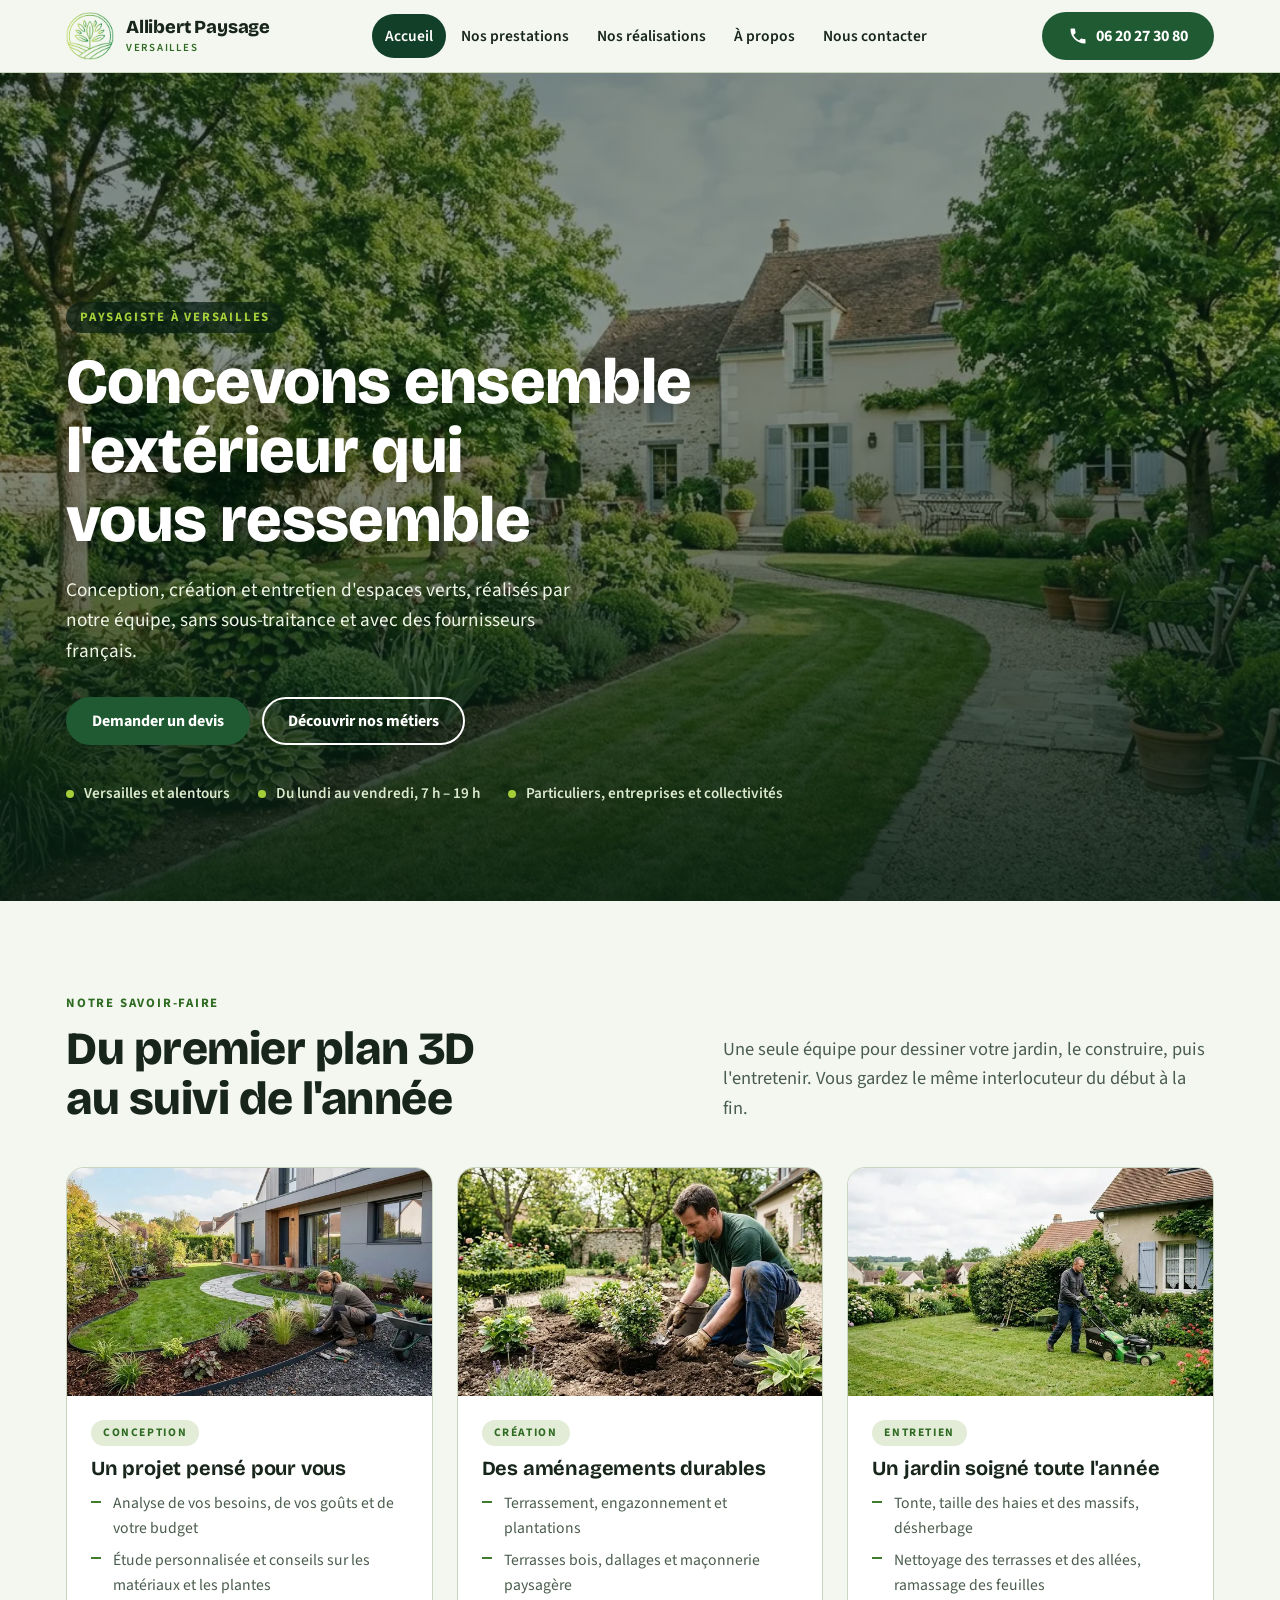
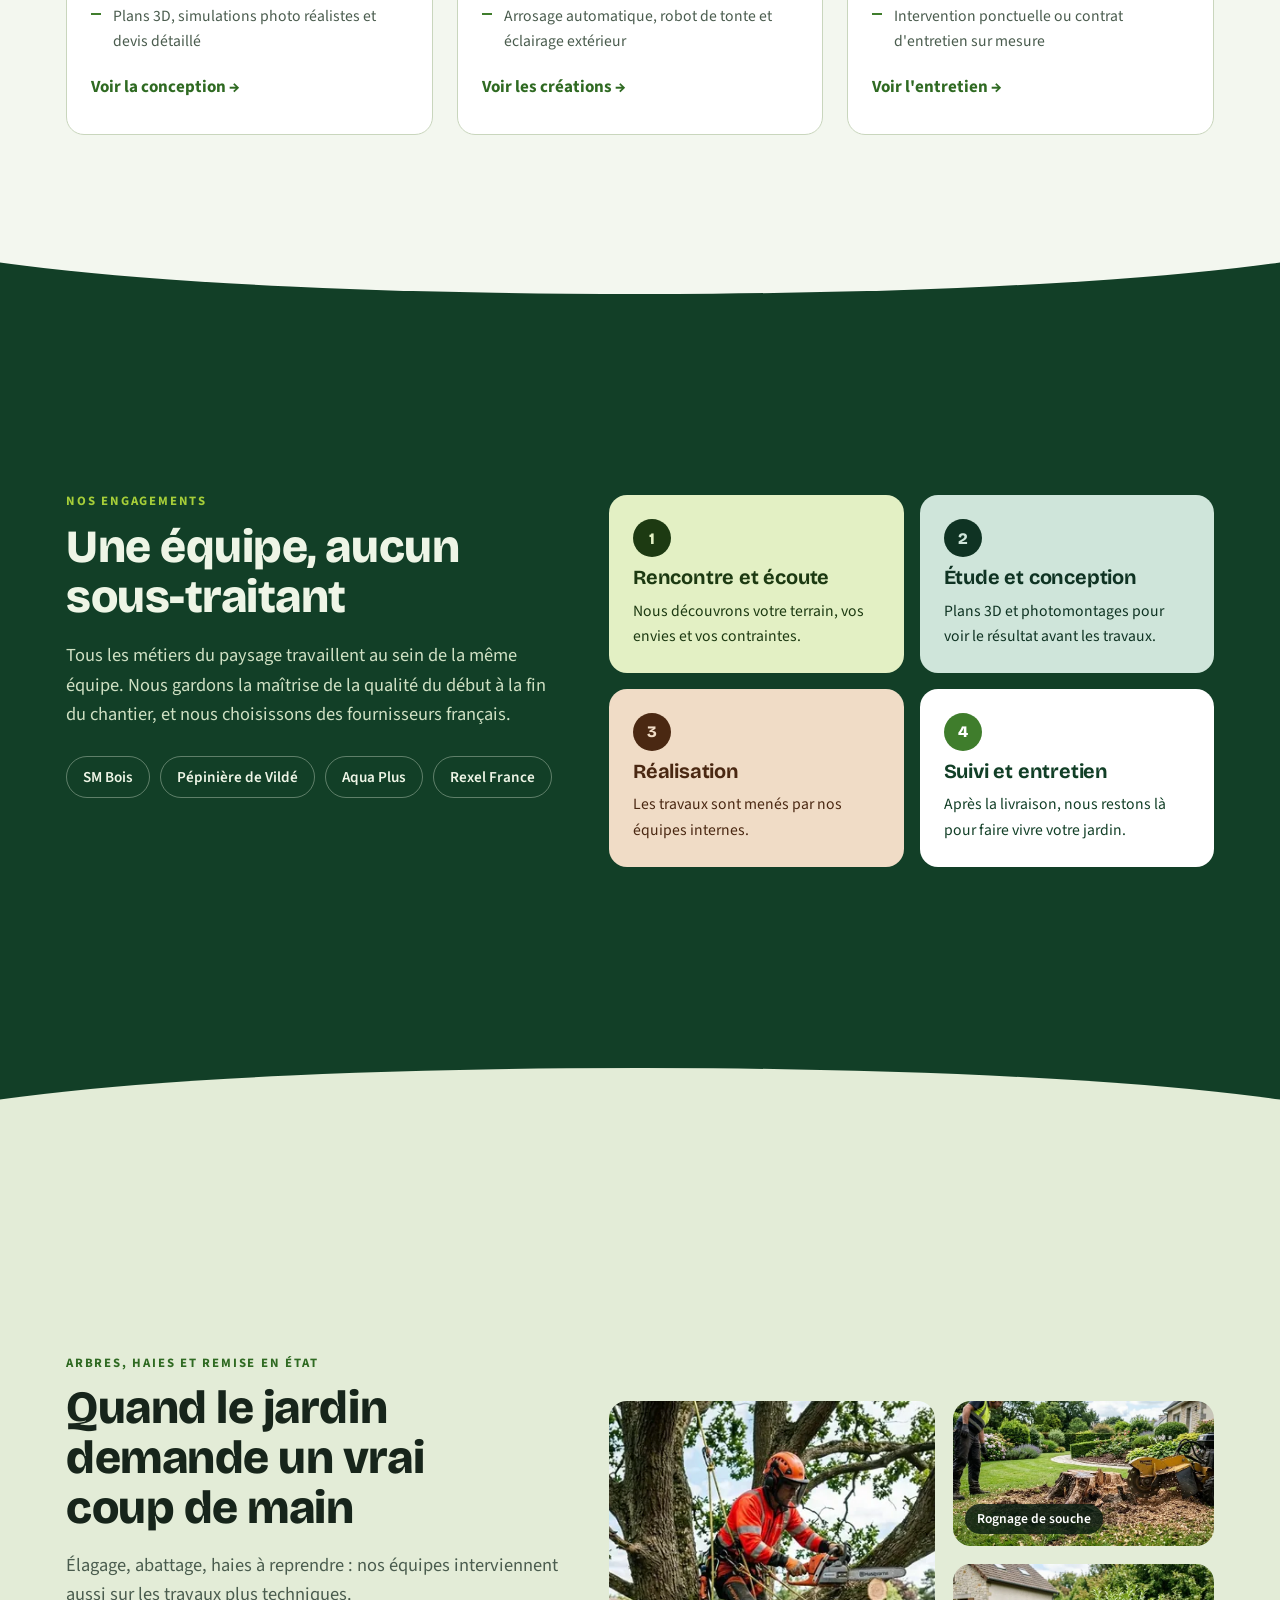
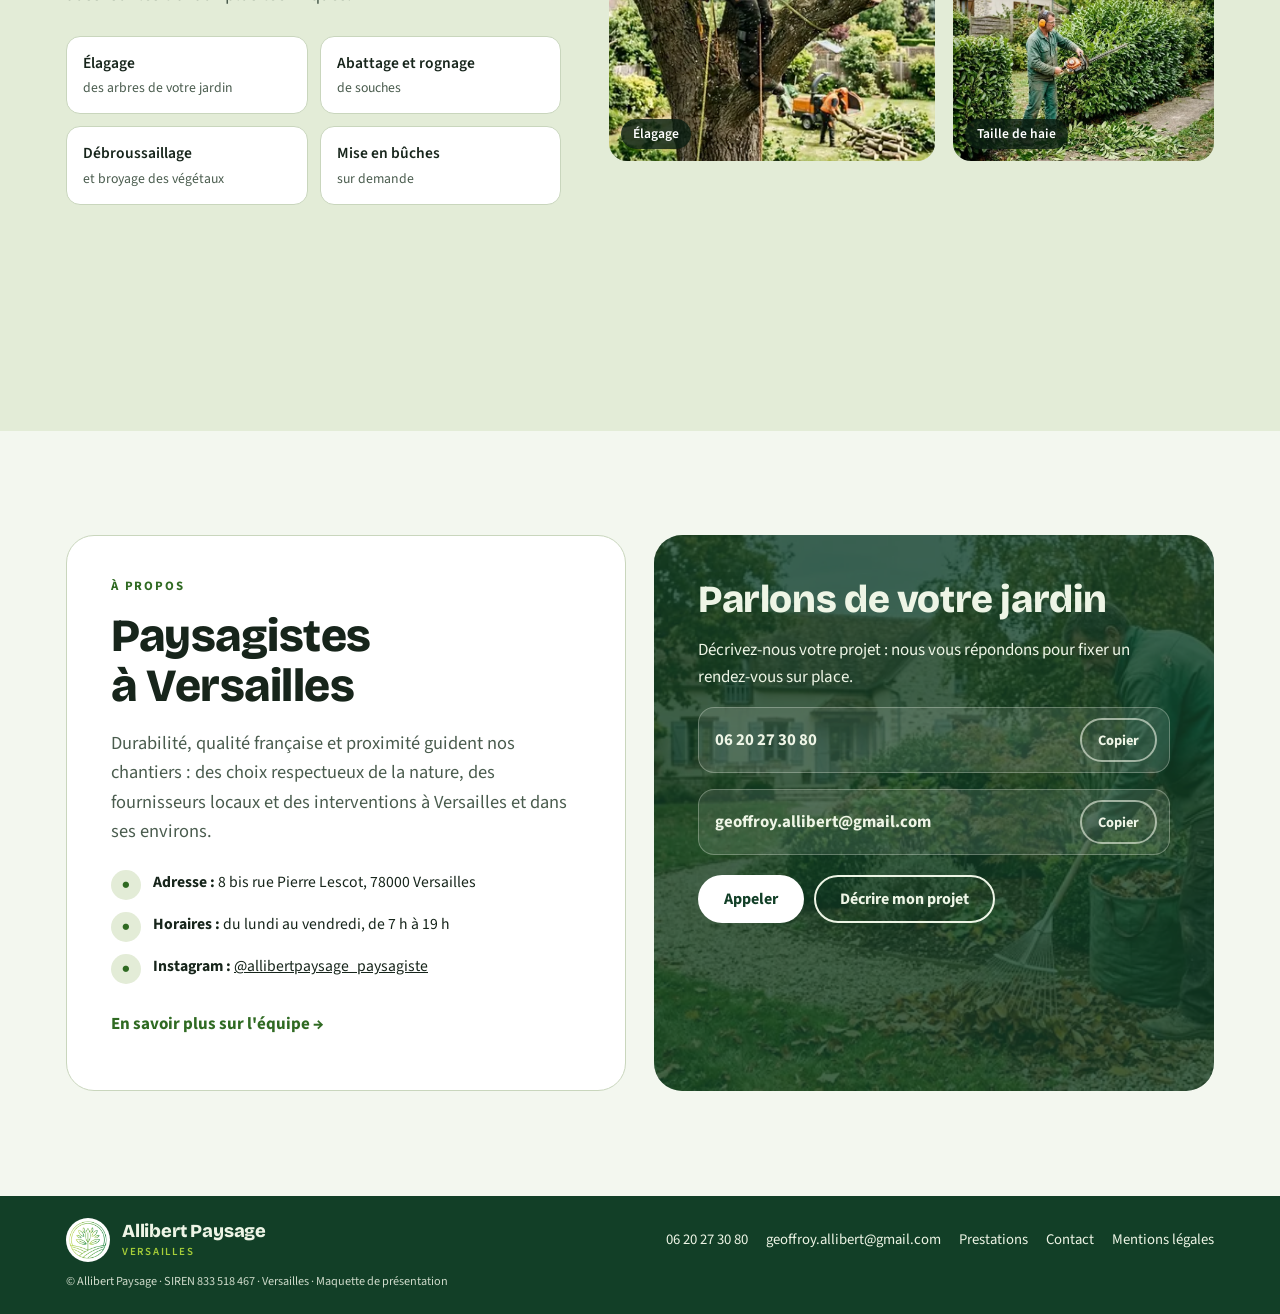
==== index.html @ 3505a68c "Maquette Allibert Paysage : 6 pages, CSS/JS partagés, images optimisées, outils de génération Co-Aut" ====
<!doctype html>
<html lang="fr">
<head>
<meta charset="utf-8">
<meta name="viewport" content="width=device-width,initial-scale=1">
<title>Allibert Paysage, paysagiste à Versailles : conception, création et entretien de jardins</title>
<meta name="description" content="Allibert Paysage à Versailles : conception, création et entretien d'espaces verts par une équipe unique, sans sous-traitance. Devis au 06 20 27 30 80.">
<link rel="icon" type="image/png" href="images/logo-allibert-paysage.png">
<link rel="preconnect" href="https://fonts.googleapis.com">
<link rel="preconnect" href="https://fonts.gstatic.com" crossorigin>
<link rel="stylesheet" href="https://fonts.googleapis.com/css2?family=Bricolage+Grotesque:opsz,wght@12..96,500;12..96,700;12..96,800&family=Source+Sans+3:wght@400;600;700&display=swap">
<link rel="stylesheet" href="css/style.css">
</head>
<body>
<a class="skip" href="#main">Aller au contenu</a>
<header class="site-header">
  <div class="wrap bar">
    <a class="brand" href="https://webaunet.github.io/allibertpaysage/" aria-label="Allibert Paysage, accueil du site">
      <img width="128" height="128" src="images/logo-allibert-paysage.png" alt="Logo Allibert Paysage : cercle vert avec feuillage et champs"><span>Allibert Paysage<small>Versailles</small></span>
    </a>
    <nav id="menu" aria-label="Navigation principale">
      <ul>
        <li><a href="index.html" aria-current="page">Accueil</a></li>
        <li><a href="nos-prestations.html">Nos prestations</a></li>
        <li><a href="nos-realisations.html">Nos réalisations</a></li>
        <li><a href="a-propos.html">À propos</a></li>
        <li><a href="nous-contacter.html">Nous contacter</a></li>
      </ul>
    </nav>
    <div class="head-right">
      <a class="btn cta-head" href="tel:+33620273080" aria-label="Appeler le 06 20 27 30 80"><svg width="20" height="20" viewBox="0 0 24 24" fill="currentColor" aria-hidden="true"><path d="M6.6 10.8a15 15 0 0 0 6.6 6.6l2.2-2.2a1 1 0 0 1 1-.25 11 11 0 0 0 3.6.6 1 1 0 0 1 1 1V20a1 1 0 0 1-1 1A17 17 0 0 1 3 4a1 1 0 0 1 1-1h3.5a1 1 0 0 1 1 1c0 1.25.2 2.45.6 3.6a1 1 0 0 1-.25 1z"/></svg><span class="t">06 20 27 30 80</span><span class="t2">Appeler</span></a>
      <button class="burger" type="button" aria-expanded="false" aria-controls="menu" aria-label="Ouvrir le menu"><span></span></button>
    </div>
  </div>
</header>
<main id="main">
  <section class="hero" aria-labelledby="h1">
    <img fetchpriority="high" width="1280" height="698" src="images/jardin-maison-pierre.webp" alt="Jardin paysager devant une maison de pierre : pelouse tondue, massifs fleuris et allée de gravier">
    <div class="wrap">
      <p class="eyebrow">Paysagiste à Versailles</p>
      <h1 id="h1">Concevons ensemble l'extérieur qui vous ressemble</h1>
      <p class="sub">Conception, création et entretien d'espaces verts, réalisés par notre équipe, sans sous-traitance et avec des fournisseurs français.</p>
      <div class="actions">
        <a class="btn" href="#contact">Demander un devis</a>
        <a class="btn ghost" href="#metiers">Découvrir nos métiers</a>
      </div>
      <ul class="facts">
        <li>Versailles et alentours</li>
        <li>Du lundi au vendredi, 7 h – 19 h</li>
        <li>Particuliers, entreprises et collectivités</li>
      </ul>
    </div>
  </section>

  <section class="sec" id="metiers" aria-labelledby="h-metiers">
    <div class="wrap">
      <div class="sec-head">
        <div>
          <p class="eyebrow">Notre savoir-faire</p>
          <h2 id="h-metiers">Du premier plan 3D au suivi de l'année</h2>
        </div>
        <p class="lead">Une seule équipe pour dessiner votre jardin, le construire, puis l'entretenir. Vous gardez le même interlocuteur du début à la fin.</p>
      </div>
      <div class="cards3">
        <article class="pcard">
          <figure><img loading="lazy" width="720" height="393" src="images/creation-massifs-allee.webp" alt="Paysagiste en train de planter dans un massif bordé d'acier, avec pelouse et chemin de pierre devant une maison moderne"></figure>
          <div class="body">
            <span class="tag">Conception</span>
            <h3>Un projet pensé pour vous</h3>
            <ul class="ticks">
              <li>Analyse de vos besoins, de vos goûts et de votre budget</li>
              <li>Étude personnalisée et conseils sur les matériaux et les plantes</li>
              <li>Plans 3D, simulations photo réalistes et devis détaillé</li>
            </ul>
            <a class="more" href="nos-prestations.html#conception">Voir la conception →</a>
          </div>
        </article>
        <article class="pcard">
          <figure><img loading="lazy" width="720" height="393" src="images/plantation-arbuste.webp" alt="Paysagiste agenouillé qui plante un arbuste dans un massif de terre fraîche"></figure>
          <div class="body">
            <span class="tag">Création</span>
            <h3>Des aménagements durables</h3>
            <ul class="ticks">
              <li>Terrassement, engazonnement et plantations</li>
              <li>Terrasses bois, dallages et maçonnerie paysagère</li>
              <li>Arrosage automatique, robot de tonte et éclairage extérieur</li>
            </ul>
            <a class="more" href="nos-prestations.html#amenager">Voir les créations →</a>
          </div>
        </article>
        <article class="pcard">
          <figure><img loading="lazy" width="720" height="402" src="images/tonte-pelouse.webp" alt="Jardinier qui tond une pelouse près d'une haie et de massifs d'hortensias devant une maison"></figure>
          <div class="body">
            <span class="tag">Entretien</span>
            <h3>Un jardin soigné toute l'année</h3>
            <ul class="ticks">
              <li>Tonte, taille des haies et des massifs, désherbage</li>
              <li>Nettoyage des terrasses et des allées, ramassage des feuilles</li>
              <li>Intervention ponctuelle ou contrat d'entretien sur mesure</li>
            </ul>
            <a class="more" href="nos-prestations.html#entretien">Voir l'entretien →</a>
          </div>
        </article>
      </div>
    </div>
  </section>

  <section class="band" aria-labelledby="h-engage">
    <div class="wrap">
      <div class="band-grid">
        <div>
          <p class="eyebrow">Nos engagements</p>
          <h2 id="h-engage">Une équipe, aucun sous-traitant</h2>
          <p class="lead" style="margin-top:20px">Tous les métiers du paysage travaillent au sein de la même équipe. Nous gardons la maîtrise de la qualité du début à la fin du chantier, et nous choisissons des fournisseurs français.</p>
          <ul class="suppliers" aria-label="Fournisseurs français">
            <li>SM Bois</li><li>Pépinière de Vildé</li><li>Aqua Plus</li><li>Rexel France</li>
          </ul>
        </div>
        <ol class="steps" aria-label="Notre méthode en quatre étapes">
          <li class="step"><b>1</b><h3>Rencontre et écoute</h3><p>Nous découvrons votre terrain, vos envies et vos contraintes.</p></li>
          <li class="step"><b>2</b><h3>Étude et conception</h3><p>Plans 3D et photomontages pour voir le résultat avant les travaux.</p></li>
          <li class="step"><b>3</b><h3>Réalisation</h3><p>Les travaux sont menés par nos équipes internes.</p></li>
          <li class="step"><b>4</b><h3>Suivi et entretien</h3><p>Après la livraison, nous restons là pour faire vivre votre jardin.</p></li>
        </ol>
      </div>
    </div>
  </section>

  <section class="sec tinted" aria-labelledby="h-craft">
    <div class="wrap two-col">
      <div>
        <p class="eyebrow">Arbres, haies et remise en état</p>
        <h2 id="h-craft">Quand le jardin demande un vrai coup de main</h2>
        <p class="lead" style="margin-top:18px">Élagage, abattage, haies à reprendre : nos équipes interviennent aussi sur les travaux plus techniques.</p>
        <ul class="chips">
          <li>Élagage<small>des arbres de votre jardin</small></li>
          <li>Abattage et rognage<small>de souches</small></li>
          <li>Débroussaillage<small>et broyage des végétaux</small></li>
          <li>Mise en bûches<small>sur demande</small></li>
        </ul>
      </div>
      <div class="mosaic">
        <figure class="big"><img loading="lazy" width="720" height="393" src="images/elagage-chene.webp" alt="Élagueur encordé dans un chêne, tronçonneuse en main, au-dessus d'un jardin résidentiel"><figcaption>Élagage</figcaption></figure>
        <figure><img loading="lazy" width="720" height="393" src="images/rognage-souche.webp" alt="Rognage d'une souche au sol avec une machine à lame, dans un jardin aux massifs fleuris"><figcaption>Rognage de souche</figcaption></figure>
        <figure><img loading="lazy" width="720" height="538" src="images/taille-haie-laurier.webp" style="object-position:50% 30%" alt="Jardinier qui taille une haie de laurier avec un taille-haie thermique"><figcaption>Taille de haie</figcaption></figure>
      </div>
    </div>
  </section>

  <section class="sec" id="contact" aria-labelledby="h-contact" style="min-height:85svh">
    <div class="wrap about-grid">
      <article class="about-card">
        <p class="eyebrow" style="margin:0">À propos</p>
        <h2>Paysagistes à Versailles</h2>
        <p class="lead">Durabilité, qualité française et proximité guident nos chantiers : des choix respectueux de la nature, des fournisseurs locaux et des interventions à Versailles et dans ses environs.</p>
        <ul class="facts-list">
          <li><i>●</i><span><strong>Adresse :</strong> 8 bis rue Pierre Lescot, 78000 Versailles</span></li>
          <li><i>●</i><span><strong>Horaires :</strong> du lundi au vendredi, de 7 h à 19 h</span></li>
          <li><i>●</i><span><strong>Instagram :</strong> <a href="https://www.instagram.com/allibertpaysage_paysagiste/" rel="noopener" target="_blank">@allibertpaysage_paysagiste</a></span></li>
        </ul>
        <a class="more" href="a-propos.html">En savoir plus sur l'équipe →</a>
      </article>
      <article class="contact-card">
        <img loading="lazy" width="720" height="393" src="images/ramassage-feuilles.webp" alt="Jardinier qui ratisse des feuilles d'automne sur une allée de gravier devant une maison de pierre">
        <h2 id="h-contact">Parlons de votre jardin</h2>
        <p>Décrivez-nous votre projet : nous vous répondons pour fixer un rendez-vous sur place.</p>
        <div class="contact-line"><span>06 20 27 30 80</span><button class="copy" type="button" data-copy="06 20 27 30 80">Copier</button></div>
        <div class="contact-line"><span>geoffroy.allibert@gmail.com</span><button class="copy" type="button" data-copy="geoffroy.allibert@gmail.com">Copier</button></div>
        <div class="contact-actions">
          <a class="btn light" href="tel:+33620273080">Appeler</a>
          <a class="btn ghost" href="nous-contacter.html">Décrire mon projet</a>
        </div>
      </article>
    </div>
  </section>
</main>
<footer>
  <div class="wrap foot">
    <a class="brand" href="https://webaunet.github.io/allibertpaysage/" aria-label="Allibert Paysage, accueil du site"><img width="128" height="128" src="images/logo-allibert-paysage.png" alt="Logo Allibert Paysage"><span>Allibert Paysage<small>Versailles</small></span></a>
    <ul aria-label="Liens du pied de page">
      <li><a href="tel:+33620273080">06 20 27 30 80</a></li>
      <li><a href="mailto:geoffroy.allibert@gmail.com">geoffroy.allibert@gmail.com</a></li>
      <li><a href="nos-prestations.html">Prestations</a></li>
      <li><a href="nous-contacter.html">Contact</a></li>
      <li><a href="mentions-legales.html">Mentions légales</a></li>
    </ul>
    <small>© Allibert Paysage · SIREN 833 518 467 · Versailles · Maquette de présentation</small>
  </div>
</footer>
<div class="toast" id="toast" role="status" aria-live="polite"></div>
<script src="js/main.js" defer></script>
</body>
</html>
---- css/style.css ----
/* Allibert Paysage - feuille de style partagée (toutes les pages). Concept : maison de pierre et jardin, sections alternées clair / teinté / vert profond. */
:root{
  --forest:#123f27; --leaf:#3f7d2c; --lime:#a6ce39; --earth:#8a4f2c;
  --bg:#f3f7ef; --bg-alt:#e3ecd7; --card:#ffffff; --ink:#17251b; --muted:#4a5c4e;
  --band:#123f27; --band-ink:#eef5e6; --line:#c9d6bd; --btn:#1f5a32; --btn-ink:#ffffff; --accent-ink:#2f6a22;
  --f-display:'Bricolage Grotesque','Trebuchet MS',sans-serif; --f-body:'Source Sans 3','Segoe UI',Arial,sans-serif;
  --header-h:72px; --radius:18px;
}
@media (prefers-color-scheme:dark){:root:not([data-theme="light"]){
  --bg:#0f1a13; --bg-alt:#16251b; --card:#1b2c20; --ink:#e8f0e2; --muted:#a9bba9;
  --band:#0a2a1a; --band-ink:#eef5e6; --line:#2c4333; --btn:#a6ce39; --btn-ink:#10230f; --accent-ink:#b8dd5a; color-scheme:dark}}
:root[data-theme="dark"]{
  --bg:#0f1a13; --bg-alt:#16251b; --card:#1b2c20; --ink:#e8f0e2; --muted:#a9bba9;
  --band:#0a2a1a; --band-ink:#eef5e6; --line:#2c4333; --btn:#a6ce39; --btn-ink:#10230f; --accent-ink:#b8dd5a; color-scheme:dark}
*{box-sizing:border-box}
[hidden]{display:none!important}
html{scroll-behavior:smooth;scroll-padding-top:calc(var(--header-h) + 12px)}
body{margin:0;background:var(--bg);color:var(--ink);font:400 17px/1.6 var(--f-body);overflow-x:hidden}
img{display:block;max-width:100%;height:auto}
h1,h2,h3{font-family:var(--f-display);line-height:1.08;margin:0;text-wrap:balance;letter-spacing:-.01em}
h1{font-size:clamp(2.2rem,5vw,4rem);font-weight:800}
h2{font-size:clamp(1.8rem,3.6vw,3rem);font-weight:800}
h3{font-size:1.25rem;font-weight:700}
p{margin:0}
a{color:inherit}
:focus-visible{outline:3px solid var(--lime);outline-offset:3px;border-radius:6px}
.skip{position:absolute;left:-999px;top:8px;background:#fff;color:#123f27;padding:10px 16px;border-radius:8px;z-index:100;font-weight:700}
.skip:focus{left:8px}
.wrap{width:100%;max-width:1180px;margin-inline:auto;padding-left:max(16px,env(safe-area-inset-left,0px));padding-right:max(16px,env(safe-area-inset-right,0px))}
.eyebrow{font:700 .8rem/1 var(--f-body);letter-spacing:.14em;text-transform:uppercase;color:var(--accent-ink);margin-bottom:14px}
.lead{font-size:1.15rem;color:var(--muted);max-width:60ch}
.btn{display:inline-flex;align-items:center;justify-content:center;gap:8px;min-height:48px;padding:12px 24px;border-radius:999px;border:2px solid transparent;font:700 1rem/1 var(--f-body);text-decoration:none;cursor:pointer;background:var(--btn);color:var(--btn-ink);transition:transform .15s,box-shadow .15s,background .15s}
.btn:hover{transform:translateY(-2px);box-shadow:0 8px 20px rgba(0,0,0,.22)}
.btn.ghost{background:transparent;color:inherit;border-color:currentColor}
.btn.ghost:hover{background:rgba(127,127,127,.18)}
.btn.light{background:#fff;color:#123f27}
.btn.dark{background:#123f27;color:#fff}

/* En-tête */
.site-header{position:sticky;top:0;z-index:50;background:var(--bg);border-bottom:1px solid var(--line)}
.bar{display:flex;align-items:center;justify-content:space-between;gap:16px;min-height:var(--header-h)}
.brand{display:flex;align-items:center;gap:12px;text-decoration:none;min-width:0}
.brand img{width:48px;height:48px;flex:none}
.brand span{font:800 1.15rem/1.05 var(--f-display);letter-spacing:-.01em;white-space:nowrap}
.brand small{display:block;font:600 .68rem/1.2 var(--f-body);letter-spacing:.16em;text-transform:uppercase;color:var(--accent-ink);margin-top:3px}
nav ul{display:flex;gap:2px;list-style:none;margin:0;padding:0}
nav a{display:inline-flex;align-items:center;min-height:44px;padding:0 13px;border-radius:999px;text-decoration:none;font-weight:600;font-size:.97rem;white-space:nowrap}
nav a:hover{background:var(--bg-alt)}
nav a[aria-current="page"]{background:var(--forest);color:#fff}
.head-right{display:flex;align-items:center;gap:12px}
.cta-head{white-space:nowrap}
.cta-head .t2{display:none}
.burger{display:none;width:48px;height:48px;border:2px solid var(--line);border-radius:12px;background:var(--card);color:var(--ink);cursor:pointer;align-items:center;justify-content:center}
.burger span,.burger span::before,.burger span::after{display:block;width:22px;height:2px;background:currentColor;border-radius:2px;position:relative;transition:transform .2s,background .2s}
.burger span::before,.burger span::after{content:"";position:absolute;left:0}
.burger span::before{top:-7px}.burger span::after{top:7px}
.burger[aria-expanded="true"] span{background:transparent}
.burger[aria-expanded="true"] span::before{top:0;transform:rotate(45deg)}
.burger[aria-expanded="true"] span::after{top:0;transform:rotate(-45deg)}
@media (max-width:1100px){.cta-head .t{display:none}.cta-head .t2{display:inline}nav a{padding:0 10px;font-size:.94rem}}
@media (max-width:980px){
  .burger{display:inline-flex}
  nav{position:absolute;left:0;right:0;top:100%;background:var(--bg);border-bottom:1px solid var(--line);display:none;padding:8px max(16px,env(safe-area-inset-right,0px)) 16px max(16px,env(safe-area-inset-left,0px))}
  nav.open{display:block}
  nav ul{flex-direction:column;gap:2px}
  nav a{width:100%;min-height:48px;border-radius:12px;font-size:1.05rem}
}
@media (max-width:480px){.cta-head .t2{display:none}.cta-head{padding:12px 14px}.brand span{font-size:1rem}.brand small{display:none}.brand img{width:42px;height:42px}}

/* Sections */
section{position:relative}
.sec{min-height:100svh;display:flex;align-items:center;padding-block:clamp(56px,8vw,96px)}
.sec>.wrap{width:100%}
.sec-head{display:grid;grid-template-columns:1.1fr .9fr;gap:24px 56px;align-items:end;margin-bottom:44px}
.tinted{background:var(--bg-alt)}

/* Héro accueil */
.hero{min-height:calc(100svh - var(--header-h));display:flex;align-items:flex-end;color:#fff;background:#123f27;overflow:hidden;padding-block:clamp(48px,8vw,96px)}
.hero>img{position:absolute;inset:0;width:100%;height:100%;object-fit:cover;object-position:50% 55%}
.hero::after{content:"";position:absolute;inset:0;background:linear-gradient(180deg,rgba(8,30,18,.5) 0%,rgba(8,30,18,.45) 40%,rgba(8,30,18,.88) 100%)}
.hero .wrap{position:relative;z-index:2}
.hero .eyebrow{color:var(--lime);background:rgba(8,30,18,.72);display:inline-block;padding:9px 14px;border-radius:999px}
.hero h1{max-width:16ch;text-shadow:0 2px 24px rgba(0,0,0,.35)}
.hero p.sub{margin-top:20px;font-size:1.2rem;max-width:52ch;color:#eef5e6}
.hero .actions,.actions{display:flex;flex-wrap:wrap;gap:12px;margin-top:30px}
.facts{display:flex;flex-wrap:wrap;gap:10px 28px;margin:36px 0 0;padding:0;list-style:none;font-weight:600;font-size:.95rem;color:#dbe9cc}
.facts li::before{content:"";display:inline-block;width:8px;height:8px;border-radius:50%;background:var(--lime);margin-right:10px}

/* Cartes */
.cards3{display:grid;grid-template-columns:repeat(3,1fr);gap:24px}
.pcard{background:var(--card);border:1px solid var(--line);border-radius:var(--radius);overflow:hidden;display:flex;flex-direction:column;min-width:0}
.pcard figure{margin:0;aspect-ratio:16/10;overflow:hidden}
.pcard img{width:100%;height:100%;object-fit:cover;transition:transform .5s}
.pcard:hover img{transform:scale(1.04)}
.pcard .body{padding:24px;display:flex;flex-direction:column;gap:12px;flex:1}
.ticks{margin:0;padding:0;list-style:none;display:grid;gap:6px;color:var(--muted);font-size:.98rem}
.ticks li{padding-left:22px;position:relative}
.ticks li::before{content:"";position:absolute;left:0;top:.62em;width:10px;height:2px;background:var(--leaf)}
.tag{align-self:flex-start;font:700 .72rem/1 var(--f-body);letter-spacing:.14em;text-transform:uppercase;padding:7px 12px;border-radius:999px;background:var(--bg-alt);color:var(--accent-ink)}
.more{font-weight:700;color:var(--accent-ink);text-decoration:none;display:inline-flex;align-items:center;min-height:44px;margin-top:auto}
.more:hover{text-decoration:underline}

/* Bande verte à bords courbes */
.band{min-height:100svh;display:flex;align-items:center;background:var(--band);color:var(--band-ink);--prev:var(--bg);--next:var(--bg-alt);overflow:hidden;padding-block:clamp(88px,11vw,140px)}
.band::before,.band::after{content:"";position:absolute;left:-8%;right:-8%;height:clamp(30px,5vw,64px);z-index:1}
.band::before{top:-1px;background:var(--prev);border-radius:0 0 50% 50%/0 0 100% 100%}
.band::after{bottom:-1px;background:var(--next);border-radius:50% 50% 0 0/100% 100% 0 0}
.band .wrap{position:relative;z-index:2}
.band .eyebrow{color:var(--lime)}
.band .lead{color:#cfe0c3}
.band-grid{display:grid;grid-template-columns:.9fr 1.1fr;gap:48px;align-items:start}
.suppliers{display:flex;flex-wrap:wrap;gap:10px;margin:26px 0 0;padding:0;list-style:none}
.suppliers li{border:1px solid rgba(238,245,230,.35);border-radius:999px;padding:8px 16px;font-weight:600;font-size:.95rem}
.steps{display:grid;grid-template-columns:1fr 1fr;gap:16px;list-style:none;margin:0;padding:0}
.step{border-radius:var(--radius);padding:24px;min-width:0;display:flex;flex-direction:column;gap:10px}
.step b{display:inline-flex;align-items:center;justify-content:center;width:38px;height:38px;border-radius:50%;font:800 1rem var(--f-display)}
.step p{font-size:.98rem}
.step:nth-child(1){background:#e3f0c4;color:#1d3a12}.step:nth-child(1) b{background:#1d3a12;color:#e3f0c4}
.step:nth-child(2){background:#cfe5da;color:#0f3323}.step:nth-child(2) b{background:#0f3323;color:#cfe5da}
.step:nth-child(3){background:#f0dcc6;color:#4a2812}.step:nth-child(3) b{background:#4a2812;color:#f0dcc6}
.step:nth-child(4){background:#fff;color:#123f27}.step:nth-child(4) b{background:#3f7d2c;color:#fff}

/* Mosaïque accueil (arbres) */
.mosaic{display:grid;grid-template-columns:1.25fr 1fr;grid-template-rows:auto auto;gap:18px}
.mosaic figure{margin:0;border-radius:var(--radius);overflow:hidden;position:relative;min-height:0}
.mosaic img{width:100%;height:100%;object-fit:cover}
.mosaic figcaption,.cap{position:absolute;left:12px;bottom:12px;background:rgba(10,30,18,.82);color:#fff;font:600 .85rem/1 var(--f-body);padding:8px 12px;border-radius:999px}
.mosaic .big{grid-row:span 2;min-height:360px}
.two-col{display:grid;grid-template-columns:.9fr 1.1fr;gap:48px;align-items:center}
.chips{display:grid;grid-template-columns:1fr 1fr;gap:12px;margin:26px 0 0;padding:0;list-style:none}
.chips li{background:var(--card);border:1px solid var(--line);border-radius:14px;padding:14px 16px;font-weight:600;font-size:.97rem}
.chips small{display:block;font-weight:400;color:var(--muted);font-size:.86rem;margin-top:2px}

/* À propos + contact (accueil) */
.about-grid{display:grid;grid-template-columns:1fr 1fr;gap:28px;align-items:stretch}
.about-card{background:var(--card);border:1px solid var(--line);border-radius:28px;padding:clamp(24px,4vw,44px);display:flex;flex-direction:column;gap:18px}
.facts-list{display:grid;gap:12px;margin:6px 0 0;padding:0;list-style:none;font-size:.98rem}
.facts-list li{display:grid;grid-template-columns:auto 1fr;gap:12px;align-items:start}
.facts-list i{width:30px;height:30px;border-radius:50%;background:var(--bg-alt);display:inline-flex;align-items:center;justify-content:center;font-style:normal;font-weight:800;color:var(--accent-ink);font-size:.8rem}
.contact-card{border-radius:28px;background:var(--forest);color:#eef5e6;padding:clamp(24px,4vw,44px);display:flex;flex-direction:column;gap:16px;position:relative;overflow:hidden}
.contact-card>img{position:absolute;inset:0;width:100%;height:100%;object-fit:cover;opacity:.22}
.contact-card>*:not(img){position:relative}
.contact-card h2{font-size:clamp(1.7rem,3vw,2.5rem)}
.contact-line{display:flex;flex-wrap:wrap;align-items:center;gap:10px;background:rgba(255,255,255,.1);border:1px solid rgba(238,245,230,.3);border-radius:16px;padding:10px 12px 10px 16px}
.contact-line span{font-weight:700;font-size:1.05rem;overflow-wrap:anywhere;user-select:all;flex:1 1 180px}
.copy{min-height:44px;padding:0 16px;border-radius:999px;border:2px solid rgba(238,245,230,.6);background:transparent;color:inherit;font:700 .9rem var(--f-body);cursor:pointer}
.copy:hover{background:rgba(255,255,255,.16)}
.contact-actions{display:flex;flex-wrap:wrap;gap:10px;margin-top:4px}

/* En-têtes de pages intérieures */
.pagehead{min-height:calc(100svh - var(--header-h));display:flex;align-items:center;padding-block:clamp(40px,6vw,80px);background:var(--bg-alt);overflow:hidden}
.pagehead .grid{display:grid;grid-template-columns:1fr 1.05fr;gap:48px;align-items:center}
.pagehead h1{margin-bottom:18px}
.pagehead.dark{background:var(--band);color:var(--band-ink)}
.pagehead.dark .eyebrow{color:var(--lime)}
.pagehead.dark .lead{color:#cfe0c3}
.pagehead.plain{background:var(--bg)}
.mosaic3{display:grid;grid-template-columns:1.2fr 1fr;grid-template-rows:1fr 1fr;gap:14px;aspect-ratio:1.25/1}
.mosaic3 figure{margin:0;position:relative;overflow:hidden;border-radius:var(--radius);min-height:0}
.mosaic3 figure:first-child{grid-row:span 2}
.mosaic3 img{width:100%;height:100%;object-fit:cover}
.fan{display:flex;justify-content:center;align-items:flex-end;padding:40px 0 20px;min-height:380px}
.fan figure{margin:0 -2.2%;width:clamp(96px,21%,220px);aspect-ratio:3/4.2;border-radius:14px;overflow:hidden;border:5px solid #fff;box-shadow:0 14px 30px rgba(0,0,0,.35);transform-origin:50% 100%;flex:none}
.fan img{width:100%;height:100%;object-fit:cover}
.fan figure:nth-child(1){transform:rotate(-14deg) translateY(18px)}
.fan figure:nth-child(2){transform:rotate(-7deg) translateY(4px)}
.fan figure:nth-child(3){transform:none;width:clamp(110px,24%,250px);z-index:2}
.fan figure:nth-child(4){transform:rotate(7deg) translateY(4px)}
.fan figure:nth-child(5){transform:rotate(14deg) translateY(18px)}

/* Prestations */
.split{display:grid;grid-template-columns:.8fr 1.2fr;gap:56px;align-items:start}
.panel{background:var(--forest);color:#eef5e6;border-radius:28px;padding:clamp(24px,4vw,40px)}
.panel .ticks{color:#dbe9cc}
.panel .ticks li::before{background:var(--lime)}
.panel h3{margin-bottom:14px}
.list-steps{margin:28px 0 0;padding:0;list-style:none;display:grid;gap:14px}
.list-steps li{display:grid;grid-template-columns:44px 1fr;gap:14px;align-items:start;background:var(--card);border:1px solid var(--line);border-radius:16px;padding:16px 18px}
.list-steps i{width:44px;height:44px;border-radius:50%;background:var(--leaf);color:#fff;display:inline-flex;align-items:center;justify-content:center;font:800 .8rem var(--f-display);font-style:normal}
.tiles{display:grid;grid-template-columns:repeat(3,1fr);gap:18px}
.tile{border-radius:var(--radius);padding:22px;display:flex;flex-direction:column;gap:8px;min-height:150px;background:var(--card);border:1px solid var(--line)}
.tile p{font-size:.95rem;color:var(--muted)}
.tile.photo{padding:0;overflow:hidden;position:relative;color:#fff;border:0;min-height:260px;justify-content:flex-end}
.tile.photo img{position:absolute;inset:0;width:100%;height:100%;object-fit:cover}
.tile.photo::after{content:"";position:absolute;inset:0;background:linear-gradient(180deg,transparent 35%,rgba(8,30,18,.88))}
.tile.photo>div{position:relative;z-index:2;padding:22px}
.tile.photo p{color:#e8f2dd}
.tile.c1{background:#e3f0c4;color:#1d3a12;border:0}.tile.c1 p{color:#2b4a1d}
.tile.c2{background:#cfe5da;color:#0f3323;border:0}.tile.c2 p{color:#1d4a35}
.tile.c3{background:#f0dcc6;color:#4a2812;border:0}.tile.c3 p{color:#6b3d1e}
.photos4{display:grid;grid-template-columns:repeat(4,1fr);gap:14px;margin-top:36px}
.photos4 figure{margin:0;position:relative;border-radius:var(--radius);overflow:hidden;aspect-ratio:4/5}
.photos4 img{width:100%;height:100%;object-fit:cover}
.opts{display:flex;flex-wrap:wrap;gap:10px;margin:22px 0 0;padding:0;list-style:none}
.opts li{background:rgba(255,255,255,.12);border:1px solid rgba(238,245,230,.3);border-radius:999px;padding:8px 16px;font-weight:600;font-size:.95rem}

/* Réalisations */
.gal{display:grid;gap:16px}
.gal figure{margin:0;position:relative;overflow:hidden;border-radius:var(--radius);min-height:0}
.gal img{width:100%;height:100%;object-fit:cover}
.gal.g3{grid-template-columns:1.3fr 1fr 1fr;grid-auto-rows:minmax(220px,34svh)}
.gal.g3 figure:first-child{grid-row:span 2}
.gal.g5{grid-template-columns:repeat(6,1fr);grid-auto-rows:minmax(200px,30svh)}
.gal.g5 figure:nth-child(1){grid-column:span 3}
.gal.g5 figure:nth-child(2){grid-column:span 3}
.gal.g5 figure:nth-child(n+3){grid-column:span 2}
.note{font-size:.92rem;color:var(--muted);margin-top:18px;max-width:70ch}
.band .note{color:#cfe0c3}
.showcase{display:grid;grid-template-columns:1.2fr 1fr;gap:48px;align-items:center}
.showcase figure{margin:0;border-radius:28px;overflow:hidden;aspect-ratio:4/3;position:relative}
.showcase img{width:100%;height:100%;object-fit:cover}

/* À propos */
.values{display:grid;grid-template-columns:repeat(3,1fr);gap:20px}
.value{border-radius:var(--radius);padding:28px;display:flex;flex-direction:column;gap:12px}
.value b{font:800 .75rem var(--f-body);letter-spacing:.16em;text-transform:uppercase}
.value.v1{background:#e3f0c4;color:#1d3a12}.value.v2{background:#cfe5da;color:#0f3323}.value.v3{background:#f0dcc6;color:#4a2812}
.timeline{margin:0;padding:0 0 0 30px;list-style:none;border-left:3px solid var(--lime);display:grid;gap:28px}
.timeline li{position:relative}
.timeline li::before{content:"";position:absolute;left:-41px;top:4px;width:18px;height:18px;border-radius:50%;background:var(--lime);border:4px solid var(--band)}
.timeline h3{margin-bottom:4px}
.timeline p{color:#cfe0c3}
.skills{display:grid;grid-template-columns:1fr 1fr;gap:12px;margin:24px 0 0;padding:0;list-style:none}
.skills li{background:var(--card);border:1px solid var(--line);border-radius:14px;padding:14px 16px;font-weight:600;font-size:.97rem}

/* Bandeaux de contact (un par page) */
.cta-a{position:relative;color:#fff;background:#123f27;overflow:hidden;padding-block:clamp(72px,10vw,130px);min-height:70svh;display:flex;align-items:center}
.cta-a>img{position:absolute;inset:0;width:100%;height:100%;object-fit:cover}
.cta-a::after{content:"";position:absolute;inset:0;background:linear-gradient(90deg,rgba(8,30,18,.9),rgba(8,30,18,.55))}
.cta-a .wrap{position:relative;z-index:2}
.cta-a h2{max-width:18ch}
.cta-b{display:grid;grid-template-columns:1fr 1fr;gap:0;border-radius:28px;overflow:hidden;background:var(--forest);color:#eef5e6}
.cta-b figure{margin:0;min-height:320px;position:relative}
.cta-b img{position:absolute;inset:0;width:100%;height:100%;object-fit:cover}
.cta-b .txt{padding:clamp(28px,5vw,56px);display:flex;flex-direction:column;gap:16px;justify-content:center}
.cta-c{background:var(--lime);color:#10230f;text-align:center;padding-block:clamp(56px,8vw,100px)}
.cta-c .big{font:800 clamp(2rem,6vw,4rem)/1 var(--f-display);display:inline-block;margin:10px 0 24px;text-decoration:none}
.cta-d{background:var(--bg-alt);color:var(--ink);padding-block:clamp(56px,8vw,100px)}
.cta-c,.cta-d{min-height:60svh;display:flex;align-items:center;justify-content:center}
.cta-d>.wrap,.cta-c>.wrap{width:100%}
.cta-d .cols{display:grid;grid-template-columns:1fr 1fr;gap:40px;align-items:center}
.cta-d .eyebrow{color:var(--accent-ink)}
.sec.short{min-height:70svh}

/* Formulaire */
.form-grid{display:grid;grid-template-columns:1.25fr .75fr;gap:32px;align-items:start}
.form{background:var(--card);border:1px solid var(--line);border-radius:28px;padding:clamp(22px,4vw,40px);display:grid;gap:18px}
.row2{display:grid;grid-template-columns:1fr 1fr;gap:16px}
.field{display:grid;gap:6px;min-width:0}
.field label{font-weight:700;font-size:.95rem}
.field label em{font-style:normal;font-weight:400;color:var(--muted)}
.field input,.field select,.field textarea{font:inherit;color:var(--ink);background:var(--bg);border:2px solid var(--line);border-radius:12px;padding:12px 14px;min-height:48px;width:100%}
.field textarea{min-height:110px;resize:vertical}
.field input:focus,.field select:focus,.field textarea:focus{outline:3px solid var(--lime);outline-offset:1px;border-color:var(--leaf)}
.field [aria-invalid="true"]{border-color:#c0392b}
.err{color:#b3261e;font-size:.9rem;font-weight:600;min-height:0}
:root[data-theme="dark"] .err{color:#ff8a80}
.recap{background:var(--card);border:2px solid var(--leaf);border-radius:28px;padding:clamp(22px,4vw,36px);display:grid;gap:16px;margin-top:24px}
.recap textarea{font:inherit;width:100%;min-height:200px;border:2px solid var(--line);border-radius:12px;padding:14px;background:var(--bg);color:var(--ink);resize:vertical}
.side-card{background:var(--forest);color:#eef5e6;border-radius:28px;padding:clamp(22px,4vw,34px);display:grid;gap:14px}
.side-card .facts-list i{background:rgba(255,255,255,.14);color:var(--lime)}
.side-card a{color:#fff}

/* Mentions légales */
.legal{max-width:760px}
.legal h2{font-size:1.5rem;margin:36px 0 10px}
.legal dl{display:grid;grid-template-columns:200px 1fr;gap:10px 20px;margin:0}
.legal dt{font-weight:700}.legal dd{margin:0;overflow-wrap:anywhere}
.missing{background:var(--bg-alt);border-radius:14px;padding:16px 20px;margin-top:12px}

/* Pied de page compact */
footer{background:var(--band);color:var(--band-ink);padding-block:22px;font-size:.92rem}
.foot{display:flex;flex-wrap:wrap;align-items:center;justify-content:space-between;gap:10px 28px}
.foot .brand img{background:#fff;border-radius:50%;padding:3px;width:44px;height:44px}
.foot ul{display:flex;flex-wrap:wrap;gap:0 18px;list-style:none;margin:0;padding:0}
.foot a{text-decoration:none;display:inline-flex;align-items:center;min-height:44px}
.foot a:hover{text-decoration:underline}
.foot small{opacity:.85;flex-basis:100%}
.foot .brand small{color:var(--lime);opacity:1;flex-basis:auto}
.toast{position:fixed;left:50%;bottom:calc(20px + env(safe-area-inset-bottom,0px));transform:translate(-50%,20px);background:#10230f;color:#fff;padding:12px 20px;border-radius:999px;font-weight:600;font-size:.95rem;opacity:0;pointer-events:none;transition:.25s;z-index:80;max-width:calc(100vw - 32px);text-align:center}
.toast.show{opacity:1;transform:translate(-50%,0)}

@media (max-width:980px){
  .sec-head,.band-grid,.two-col,.about-grid,.pagehead .grid,.split,.showcase,.cta-b,.cta-d .cols,.form-grid{grid-template-columns:1fr}
  .tiles{grid-template-columns:1fr 1fr}
  .cards3,.steps{display:flex;overflow-x:auto;scroll-snap-type:x mandatory;gap:16px;padding-bottom:12px;-webkit-overflow-scrolling:touch}
  .cards3>*,.steps>*{flex:0 0 min(46%,380px);scroll-snap-align:start}
  .values{grid-template-columns:1fr}
  .hero{min-height:82svh}
  .photos4{grid-template-columns:1fr 1fr}
  .gal.g3{grid-template-columns:1fr 1fr;grid-auto-rows:220px}
  .gal.g3 figure:first-child{grid-column:1/-1;grid-row:auto}
  .cta-b figure{min-height:240px}
  .fan{min-height:300px}
}
@media (max-width:620px){
  body{font-size:16px}
  .sec,.band,.pagehead,.cta-a,.sec.short{min-height:auto}
  .skills,.row2{grid-template-columns:1fr}
  .cards3>*,.steps>*{flex-basis:82%}
  .chips{grid-template-columns:1fr 1fr}
  .tiles{grid-template-columns:1fr 1fr;gap:12px}
  .tile{padding:16px;min-height:0}.tile h3{font-size:1.1rem}.tile p{font-size:1rem}
  .tile.photo{grid-column:1/-1;min-height:200px}
  .tile:last-child{grid-column:1/-1}
  .mosaic{grid-template-columns:1fr 1fr}
  .mosaic .big{grid-column:1/-1;grid-row:auto;min-height:0;aspect-ratio:16/10}
  .mosaic figure{aspect-ratio:1/1}
  .mosaic .big{aspect-ratio:16/10}
  .mosaic img{position:absolute;inset:0}
  .hero .actions .btn,.actions .btn{flex:1 1 100%}
  .contact-line span{flex-basis:100%}
  .gal.g3,.gal.g5{grid-template-columns:1fr 1fr;grid-auto-rows:150px;gap:10px}
  .gal.g3 figure:first-child,.gal.g5 figure:nth-child(1){grid-column:1/-1}
  .gal.g5 figure:nth-child(n+2){grid-column:auto}
  .gal.g3 figure:first-child{grid-row:auto}
  .photos4{grid-template-columns:1fr 1fr}
  .fan figure{margin:0 -4%;width:21%}
  .fan figure:nth-child(3){width:26%}
  .fan{min-height:240px;padding-top:24px}
  .legal dl{grid-template-columns:1fr}
}
@media (prefers-reduced-motion:reduce){*{transition:none!important;scroll-behavior:auto!important}}
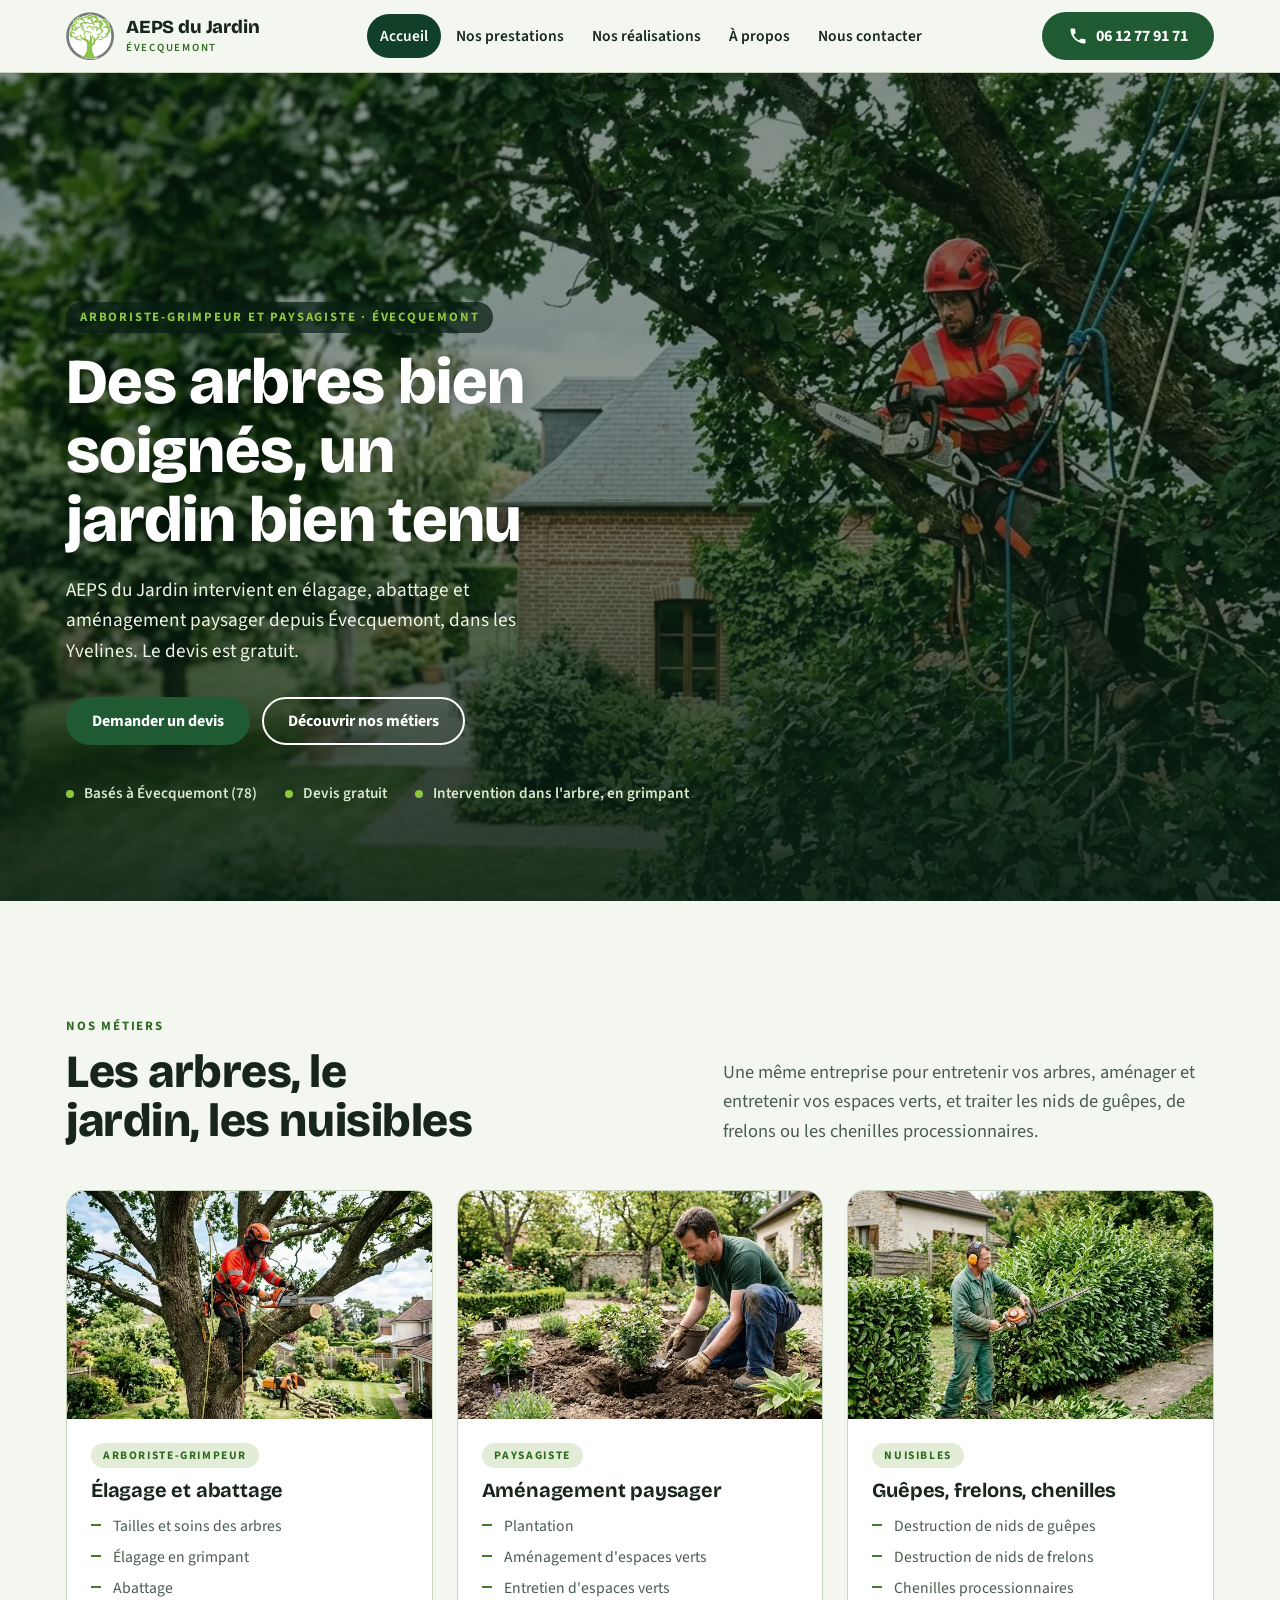
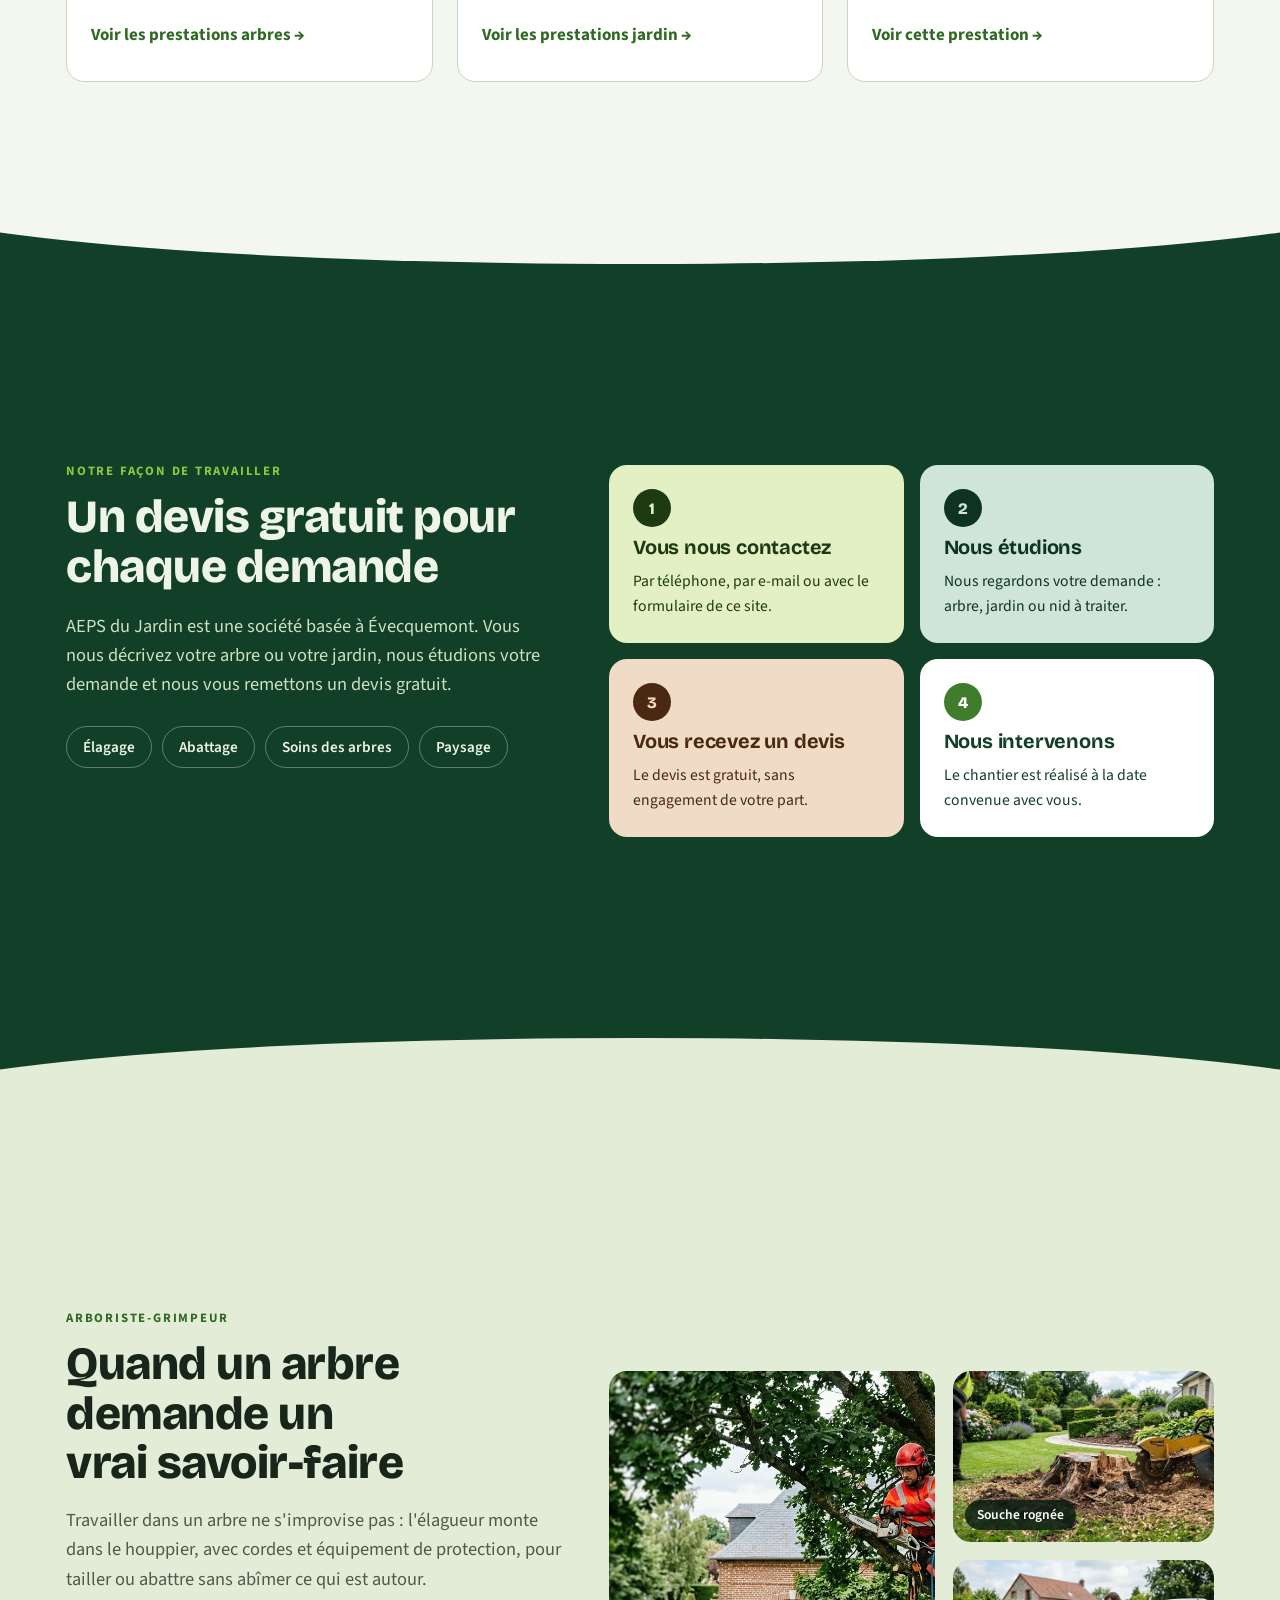
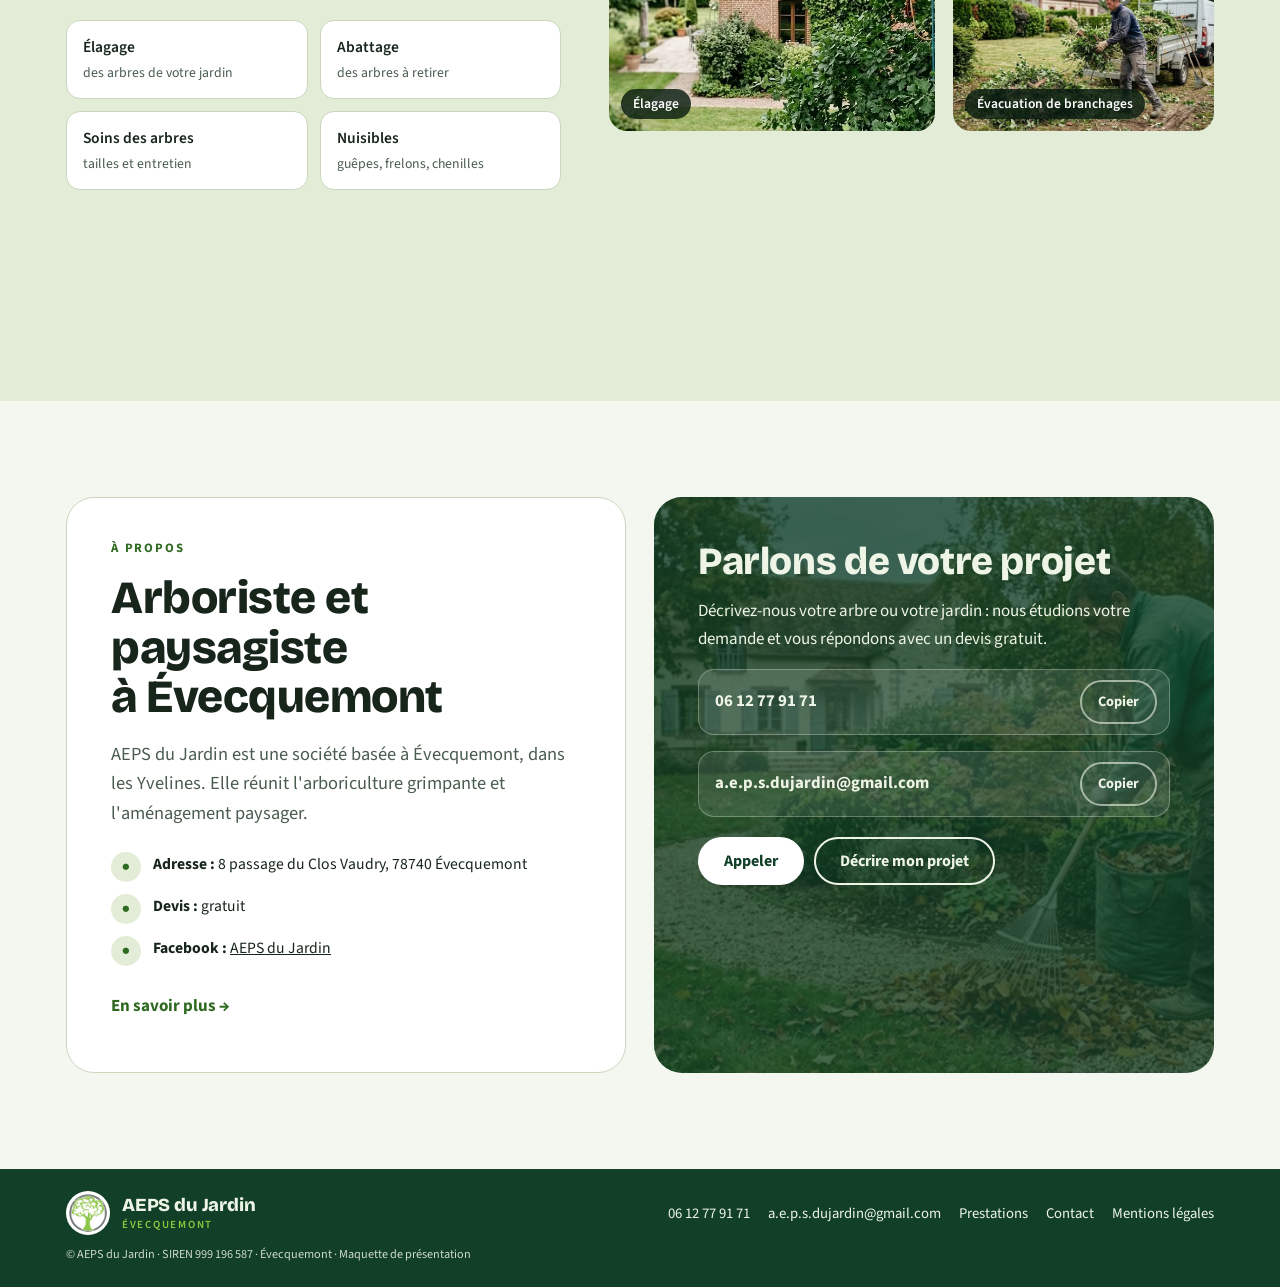
==== commit 12dac53b: "Remplacement de l'entreprise : AEPS du Jardin (Évecquemont), logo fourni, textes, coordonnées et men" ====
--- a/index.html
+++ b/index.html
@@ -3,9 +3,9 @@
 <head>
 <meta charset="utf-8">
 <meta name="viewport" content="width=device-width,initial-scale=1">
-<title>Allibert Paysage, paysagiste à Versailles : conception, création et entretien de jardins</title>
-<meta name="description" content="Allibert Paysage à Versailles : conception, création et entretien d'espaces verts par une équipe unique, sans sous-traitance. Devis au 06 20 27 30 80.">
-<link rel="icon" type="image/png" href="images/logo-allibert-paysage.png">
+<title>AEPS du Jardin, arboriste-grimpeur et paysagiste à Évecquemont (78)</title>
+<meta name="description" content="AEPS du Jardin à Évecquemont (Yvelines) : élagage, abattage, soins des arbres et aménagement paysager. Devis gratuit au 06 12 77 91 71.">
+<link rel="icon" type="image/png" href="images/logo-aeps-du-jardin.png">
 <link rel="preconnect" href="https://fonts.googleapis.com">
 <link rel="preconnect" href="https://fonts.gstatic.com" crossorigin>
 <link rel="stylesheet" href="https://fonts.googleapis.com/css2?family=Bricolage+Grotesque:opsz,wght@12..96,500;12..96,700;12..96,800&family=Source+Sans+3:wght@400;600;700&display=swap">
@@ -15,8 +15,8 @@
 <a class="skip" href="#main">Aller au contenu</a>
 <header class="site-header">
   <div class="wrap bar">
-    <a class="brand" href="https://webaunet.github.io/allibertpaysage/" aria-label="Allibert Paysage, accueil du site">
-      <img width="128" height="128" src="images/logo-allibert-paysage.png" alt="Logo Allibert Paysage : cercle vert avec feuillage et champs"><span>Allibert Paysage<small>Versailles</small></span>
+    <a class="brand" href="https://webaunet.github.io/aeps-du-jardin/" aria-label="AEPS du Jardin, accueil du site">
+      <img width="192" height="192" src="images/logo-aeps-du-jardin.png" alt="Logo AEPS du Jardin : un chêne vert dans un cercle gris"><span>AEPS du Jardin<small>Évecquemont</small></span>
     </a>
     <nav id="menu" aria-label="Navigation principale">
       <ul>
@@ -28,26 +28,26 @@
       </ul>
     </nav>
     <div class="head-right">
-      <a class="btn cta-head" href="tel:+33620273080" aria-label="Appeler le 06 20 27 30 80"><svg width="20" height="20" viewBox="0 0 24 24" fill="currentColor" aria-hidden="true"><path d="M6.6 10.8a15 15 0 0 0 6.6 6.6l2.2-2.2a1 1 0 0 1 1-.25 11 11 0 0 0 3.6.6 1 1 0 0 1 1 1V20a1 1 0 0 1-1 1A17 17 0 0 1 3 4a1 1 0 0 1 1-1h3.5a1 1 0 0 1 1 1c0 1.25.2 2.45.6 3.6a1 1 0 0 1-.25 1z"/></svg><span class="t">06 20 27 30 80</span><span class="t2">Appeler</span></a>
+      <a class="btn cta-head" href="tel:+33612779171" aria-label="Appeler le 06 12 77 91 71"><svg width="20" height="20" viewBox="0 0 24 24" fill="currentColor" aria-hidden="true"><path d="M6.6 10.8a15 15 0 0 0 6.6 6.6l2.2-2.2a1 1 0 0 1 1-.25 11 11 0 0 0 3.6.6 1 1 0 0 1 1 1V20a1 1 0 0 1-1 1A17 17 0 0 1 3 4a1 1 0 0 1 1-1h3.5a1 1 0 0 1 1 1c0 1.25.2 2.45.6 3.6a1 1 0 0 1-.25 1z"/></svg><span class="t">06 12 77 91 71</span><span class="t2">Appeler</span></a>
       <button class="burger" type="button" aria-expanded="false" aria-controls="menu" aria-label="Ouvrir le menu"><span></span></button>
     </div>
   </div>
 </header>
 <main id="main">
   <section class="hero" aria-labelledby="h1">
-    <img fetchpriority="high" width="1280" height="698" src="images/jardin-maison-pierre.webp" alt="Jardin paysager devant une maison de pierre : pelouse tondue, massifs fleuris et allée de gravier">
+    <img fetchpriority="high" width="1280" height="714" src="images/elagage-maison-briques.webp" alt="Élagueur encordé dans un arbre, tronçonneuse en main, devant une maison de brique et son jardin">
     <div class="wrap">
-      <p class="eyebrow">Paysagiste à Versailles</p>
-      <h1 id="h1">Concevons ensemble l'extérieur qui vous ressemble</h1>
-      <p class="sub">Conception, création et entretien d'espaces verts, réalisés par notre équipe, sans sous-traitance et avec des fournisseurs français.</p>
+      <p class="eyebrow">Arboriste-grimpeur et paysagiste · Évecquemont</p>
+      <h1 id="h1">Des arbres bien soignés, un jardin bien tenu</h1>
+      <p class="sub">AEPS du Jardin intervient en élagage, abattage et aménagement paysager depuis Évecquemont, dans les Yvelines. Le devis est gratuit.</p>
       <div class="actions">
         <a class="btn" href="#contact">Demander un devis</a>
         <a class="btn ghost" href="#metiers">Découvrir nos métiers</a>
       </div>
       <ul class="facts">
-        <li>Versailles et alentours</li>
-        <li>Du lundi au vendredi, 7 h – 19 h</li>
-        <li>Particuliers, entreprises et collectivités</li>
+        <li>Basés à Évecquemont (78)</li>
+        <li>Devis gratuit</li>
+        <li>Intervention dans l'arbre, en grimpant</li>
       </ul>
     </div>
   </section>
@@ -56,49 +56,49 @@
     <div class="wrap">
       <div class="sec-head">
         <div>
-          <p class="eyebrow">Notre savoir-faire</p>
-          <h2 id="h-metiers">Du premier plan 3D au suivi de l'année</h2>
+          <p class="eyebrow">Nos métiers</p>
+          <h2 id="h-metiers">Les arbres, le jardin, les nuisibles</h2>
         </div>
-        <p class="lead">Une seule équipe pour dessiner votre jardin, le construire, puis l'entretenir. Vous gardez le même interlocuteur du début à la fin.</p>
+        <p class="lead">Une même entreprise pour entretenir vos arbres, aménager et entretenir vos espaces verts, et traiter les nids de guêpes, de frelons ou les chenilles processionnaires.</p>
       </div>
       <div class="cards3">
         <article class="pcard">
-          <figure><img loading="lazy" width="720" height="393" src="images/creation-massifs-allee.webp" alt="Paysagiste en train de planter dans un massif bordé d'acier, avec pelouse et chemin de pierre devant une maison moderne"></figure>
+          <figure><img loading="lazy" width="720" height="393" src="images/elagage-chene.webp" alt="Élagueur encordé dans un chêne, tronçonneuse en main, au-dessus d'un jardin résidentiel"></figure>
           <div class="body">
-            <span class="tag">Conception</span>
-            <h3>Un projet pensé pour vous</h3>
+            <span class="tag">Arboriste-grimpeur</span>
+            <h3>Élagage et abattage</h3>
             <ul class="ticks">
-              <li>Analyse de vos besoins, de vos goûts et de votre budget</li>
-              <li>Étude personnalisée et conseils sur les matériaux et les plantes</li>
-              <li>Plans 3D, simulations photo réalistes et devis détaillé</li>
+              <li>Tailles et soins des arbres</li>
+              <li>Élagage en grimpant</li>
+              <li>Abattage</li>
             </ul>
-            <a class="more" href="nos-prestations.html#conception">Voir la conception →</a>
+            <a class="more" href="nos-prestations.html#arbres">Voir les prestations arbres →</a>
           </div>
         </article>
         <article class="pcard">
           <figure><img loading="lazy" width="720" height="393" src="images/plantation-arbuste.webp" alt="Paysagiste agenouillé qui plante un arbuste dans un massif de terre fraîche"></figure>
           <div class="body">
-            <span class="tag">Création</span>
-            <h3>Des aménagements durables</h3>
+            <span class="tag">Paysagiste</span>
+            <h3>Aménagement paysager</h3>
             <ul class="ticks">
-              <li>Terrassement, engazonnement et plantations</li>
-              <li>Terrasses bois, dallages et maçonnerie paysagère</li>
-              <li>Arrosage automatique, robot de tonte et éclairage extérieur</li>
+              <li>Plantation</li>
+              <li>Aménagement d'espaces verts</li>
+              <li>Entretien d'espaces verts</li>
             </ul>
-            <a class="more" href="nos-prestations.html#amenager">Voir les créations →</a>
+            <a class="more" href="nos-prestations.html#jardins">Voir les prestations jardin →</a>
           </div>
         </article>
         <article class="pcard">
-          <figure><img loading="lazy" width="720" height="402" src="images/tonte-pelouse.webp" alt="Jardinier qui tond une pelouse près d'une haie et de massifs d'hortensias devant une maison"></figure>
+          <figure><img loading="lazy" width="720" height="538" src="images/taille-haie-laurier.webp" style="object-position:50% 30%" alt="Jardinier qui taille une haie de laurier avec un taille-haie thermique"></figure>
           <div class="body">
-            <span class="tag">Entretien</span>
-            <h3>Un jardin soigné toute l'année</h3>
+            <span class="tag">Nuisibles</span>
+            <h3>Guêpes, frelons, chenilles</h3>
             <ul class="ticks">
-              <li>Tonte, taille des haies et des massifs, désherbage</li>
-              <li>Nettoyage des terrasses et des allées, ramassage des feuilles</li>
-              <li>Intervention ponctuelle ou contrat d'entretien sur mesure</li>
+              <li>Destruction de nids de guêpes</li>
+              <li>Destruction de nids de frelons</li>
+              <li>Chenilles processionnaires</li>
             </ul>
-            <a class="more" href="nos-prestations.html#entretien">Voir l'entretien →</a>
+            <a class="more" href="nos-prestations.html#nuisibles">Voir cette prestation →</a>
           </div>
         </article>
       </div>
@@ -109,18 +109,18 @@
     <div class="wrap">
       <div class="band-grid">
         <div>
-          <p class="eyebrow">Nos engagements</p>
-          <h2 id="h-engage">Une équipe, aucun sous-traitant</h2>
-          <p class="lead" style="margin-top:20px">Tous les métiers du paysage travaillent au sein de la même équipe. Nous gardons la maîtrise de la qualité du début à la fin du chantier, et nous choisissons des fournisseurs français.</p>
-          <ul class="suppliers" aria-label="Fournisseurs français">
-            <li>SM Bois</li><li>Pépinière de Vildé</li><li>Aqua Plus</li><li>Rexel France</li>
+          <p class="eyebrow">Notre façon de travailler</p>
+          <h2 id="h-engage">Un devis gratuit pour chaque demande</h2>
+          <p class="lead" style="margin-top:20px">AEPS du Jardin est une société basée à Évecquemont. Vous nous décrivez votre arbre ou votre jardin, nous étudions votre demande et nous vous remettons un devis gratuit.</p>
+          <ul class="suppliers" aria-label="Nos activités">
+            <li>Élagage</li><li>Abattage</li><li>Soins des arbres</li><li>Paysage</li>
           </ul>
         </div>
-        <ol class="steps" aria-label="Notre méthode en quatre étapes">
-          <li class="step"><b>1</b><h3>Rencontre et écoute</h3><p>Nous découvrons votre terrain, vos envies et vos contraintes.</p></li>
-          <li class="step"><b>2</b><h3>Étude et conception</h3><p>Plans 3D et photomontages pour voir le résultat avant les travaux.</p></li>
-          <li class="step"><b>3</b><h3>Réalisation</h3><p>Les travaux sont menés par nos équipes internes.</p></li>
-          <li class="step"><b>4</b><h3>Suivi et entretien</h3><p>Après la livraison, nous restons là pour faire vivre votre jardin.</p></li>
+        <ol class="steps" aria-label="Du premier contact à l'intervention">
+          <li class="step"><b>1</b><h3>Vous nous contactez</h3><p>Par téléphone, par e-mail ou avec le formulaire de ce site.</p></li>
+          <li class="step"><b>2</b><h3>Nous étudions</h3><p>Nous regardons votre demande : arbre, jardin ou nid à traiter.</p></li>
+          <li class="step"><b>3</b><h3>Vous recevez un devis</h3><p>Le devis est gratuit, sans engagement de votre part.</p></li>
+          <li class="step"><b>4</b><h3>Nous intervenons</h3><p>Le chantier est réalisé à la date convenue avec vous.</p></li>
         </ol>
       </div>
     </div>
@@ -129,20 +129,20 @@
   <section class="sec tinted" aria-labelledby="h-craft">
     <div class="wrap two-col">
       <div>
-        <p class="eyebrow">Arbres, haies et remise en état</p>
-        <h2 id="h-craft">Quand le jardin demande un vrai coup de main</h2>
-        <p class="lead" style="margin-top:18px">Élagage, abattage, haies à reprendre : nos équipes interviennent aussi sur les travaux plus techniques.</p>
+        <p class="eyebrow">Arboriste-grimpeur</p>
+        <h2 id="h-craft">Quand un arbre demande un vrai savoir-faire</h2>
+        <p class="lead" style="margin-top:18px">Travailler dans un arbre ne s'improvise pas : l'élagueur monte dans le houppier, avec cordes et équipement de protection, pour tailler ou abattre sans abîmer ce qui est autour.</p>
         <ul class="chips">
           <li>Élagage<small>des arbres de votre jardin</small></li>
-          <li>Abattage et rognage<small>de souches</small></li>
-          <li>Débroussaillage<small>et broyage des végétaux</small></li>
-          <li>Mise en bûches<small>sur demande</small></li>
+          <li>Abattage<small>des arbres à retirer</small></li>
+          <li>Soins des arbres<small>tailles et entretien</small></li>
+          <li>Nuisibles<small>guêpes, frelons, chenilles</small></li>
         </ul>
       </div>
       <div class="mosaic">
-        <figure class="big"><img loading="lazy" width="720" height="393" src="images/elagage-chene.webp" alt="Élagueur encordé dans un chêne, tronçonneuse en main, au-dessus d'un jardin résidentiel"><figcaption>Élagage</figcaption></figure>
-        <figure><img loading="lazy" width="720" height="393" src="images/rognage-souche.webp" alt="Rognage d'une souche au sol avec une machine à lame, dans un jardin aux massifs fleuris"><figcaption>Rognage de souche</figcaption></figure>
-        <figure><img loading="lazy" width="720" height="538" src="images/taille-haie-laurier.webp" style="object-position:50% 30%" alt="Jardinier qui taille une haie de laurier avec un taille-haie thermique"><figcaption>Taille de haie</figcaption></figure>
+        <figure class="big"><img loading="lazy" width="1280" height="714" src="images/elagage-maison-briques.webp" alt="Élagueur encordé dans un arbre, tronçonneuse en main, devant une maison de brique"><figcaption>Élagage</figcaption></figure>
+        <figure><img loading="lazy" width="720" height="393" src="images/rognage-souche.webp" alt="Rognage d'une souche au sol avec une machine à lame, dans un jardin aux massifs fleuris"><figcaption>Souche rognée</figcaption></figure>
+        <figure><img loading="lazy" width="720" height="393" src="images/evacuation-dechets-verts.webp" alt="Jardinier qui charge des branchages et des déchets verts sur une remorque"><figcaption>Évacuation de branchages</figcaption></figure>
       </div>
     </div>
   </section>
@@ -151,23 +151,23 @@
     <div class="wrap about-grid">
       <article class="about-card">
         <p class="eyebrow" style="margin:0">À propos</p>
-        <h2>Paysagistes à Versailles</h2>
-        <p class="lead">Durabilité, qualité française et proximité guident nos chantiers : des choix respectueux de la nature, des fournisseurs locaux et des interventions à Versailles et dans ses environs.</p>
+        <h2>Arboriste et paysagiste à Évecquemont</h2>
+        <p class="lead">AEPS du Jardin est une société basée à Évecquemont, dans les Yvelines. Elle réunit l'arboriculture grimpante et l'aménagement paysager.</p>
         <ul class="facts-list">
-          <li><i>●</i><span><strong>Adresse :</strong> 8 bis rue Pierre Lescot, 78000 Versailles</span></li>
-          <li><i>●</i><span><strong>Horaires :</strong> du lundi au vendredi, de 7 h à 19 h</span></li>
-          <li><i>●</i><span><strong>Instagram :</strong> <a href="https://www.instagram.com/allibertpaysage_paysagiste/" rel="noopener" target="_blank">@allibertpaysage_paysagiste</a></span></li>
+          <li><i>●</i><span><strong>Adresse :</strong> 8 passage du Clos Vaudry, 78740 Évecquemont</span></li>
+          <li><i>●</i><span><strong>Devis :</strong> gratuit</span></li>
+          <li><i>●</i><span><strong>Facebook :</strong> <a href="https://m.facebook.com/AEPS-Du-Jardin-105863435414228/" rel="noopener" target="_blank">AEPS du Jardin</a></span></li>
         </ul>
-        <a class="more" href="a-propos.html">En savoir plus sur l'équipe →</a>
+        <a class="more" href="a-propos.html">En savoir plus →</a>
       </article>
       <article class="contact-card">
         <img loading="lazy" width="720" height="393" src="images/ramassage-feuilles.webp" alt="Jardinier qui ratisse des feuilles d'automne sur une allée de gravier devant une maison de pierre">
-        <h2 id="h-contact">Parlons de votre jardin</h2>
-        <p>Décrivez-nous votre projet : nous vous répondons pour fixer un rendez-vous sur place.</p>
-        <div class="contact-line"><span>06 20 27 30 80</span><button class="copy" type="button" data-copy="06 20 27 30 80">Copier</button></div>
-        <div class="contact-line"><span>geoffroy.allibert@gmail.com</span><button class="copy" type="button" data-copy="geoffroy.allibert@gmail.com">Copier</button></div>
+        <h2 id="h-contact">Parlons de votre projet</h2>
+        <p>Décrivez-nous votre arbre ou votre jardin : nous étudions votre demande et vous répondons avec un devis gratuit.</p>
+        <div class="contact-line"><span>06 12 77 91 71</span><button class="copy" type="button" data-copy="06 12 77 91 71">Copier</button></div>
+        <div class="contact-line"><span>a.e.p.s.dujardin@gmail.com</span><button class="copy" type="button" data-copy="a.e.p.s.dujardin@gmail.com">Copier</button></div>
         <div class="contact-actions">
-          <a class="btn light" href="tel:+33620273080">Appeler</a>
+          <a class="btn light" href="tel:+33612779171">Appeler</a>
           <a class="btn ghost" href="nous-contacter.html">Décrire mon projet</a>
         </div>
       </article>
@@ -176,15 +176,15 @@
 </main>
 <footer>
   <div class="wrap foot">
-    <a class="brand" href="https://webaunet.github.io/allibertpaysage/" aria-label="Allibert Paysage, accueil du site"><img width="128" height="128" src="images/logo-allibert-paysage.png" alt="Logo Allibert Paysage"><span>Allibert Paysage<small>Versailles</small></span></a>
+    <a class="brand" href="https://webaunet.github.io/aeps-du-jardin/" aria-label="AEPS du Jardin, accueil du site"><img width="192" height="192" src="images/logo-aeps-du-jardin.png" alt="Logo AEPS du Jardin"><span>AEPS du Jardin<small>Évecquemont</small></span></a>
     <ul aria-label="Liens du pied de page">
-      <li><a href="tel:+33620273080">06 20 27 30 80</a></li>
-      <li><a href="mailto:geoffroy.allibert@gmail.com">geoffroy.allibert@gmail.com</a></li>
+      <li><a href="tel:+33612779171">06 12 77 91 71</a></li>
+      <li><a href="mailto:a.e.p.s.dujardin@gmail.com">a.e.p.s.dujardin@gmail.com</a></li>
       <li><a href="nos-prestations.html">Prestations</a></li>
       <li><a href="nous-contacter.html">Contact</a></li>
       <li><a href="mentions-legales.html">Mentions légales</a></li>
     </ul>
-    <small>© Allibert Paysage · SIREN 833 518 467 · Versailles · Maquette de présentation</small>
+    <small>© AEPS du Jardin · SIREN 999 196 587 · Évecquemont · Maquette de présentation</small>
   </div>
 </footer>
 <div class="toast" id="toast" role="status" aria-live="polite"></div>
--- a/css/style.css
+++ b/css/style.css
@@ -1,6 +1,6 @@
-/* Allibert Paysage - feuille de style partagée (toutes les pages). Concept : maison de pierre et jardin, sections alternées clair / teinté / vert profond. */
+/* AEPS du Jardin - feuille de style partagée (toutes les pages). Palette reprise du logo (vert feuillage, gris pierre), sections alternées clair / teinté / vert profond. */
 :root{
-  --forest:#123f27; --leaf:#3f7d2c; --lime:#a6ce39; --earth:#8a4f2c;
+  --forest:#123f27; --leaf:#3f7d2c; --lime:#8dc63f; --earth:#8a4f2c;
   --bg:#f3f7ef; --bg-alt:#e3ecd7; --card:#ffffff; --ink:#17251b; --muted:#4a5c4e;
   --band:#123f27; --band-ink:#eef5e6; --line:#c9d6bd; --btn:#1f5a32; --btn-ink:#ffffff; --accent-ink:#2f6a22;
   --f-display:'Bricolage Grotesque','Trebuchet MS',sans-serif; --f-body:'Source Sans 3','Segoe UI',Arial,sans-serif;
@@ -65,6 +65,7 @@
   nav ul{flex-direction:column;gap:2px}
   nav a{width:100%;min-height:48px;border-radius:12px;font-size:1.05rem}
 }
+@media (max-width:360px){.brand span{font-size:.92rem;white-space:normal}.brand{gap:8px}.brand img{width:38px;height:38px}.bar{gap:8px}}
 @media (max-width:480px){.cta-head .t2{display:none}.cta-head{padding:12px 14px}.brand span{font-size:1rem}.brand small{display:none}.brand img{width:42px;height:42px}}
 
 /* Sections */
@@ -127,12 +128,15 @@
 .mosaic figcaption,.cap{position:absolute;left:12px;bottom:12px;background:rgba(10,30,18,.82);color:#fff;font:600 .85rem/1 var(--f-body);padding:8px 12px;border-radius:999px}
 .mosaic .big{grid-row:span 2;min-height:360px}
 .two-col{display:grid;grid-template-columns:.9fr 1.1fr;gap:48px;align-items:center}
+.two-col.even{grid-template-columns:1fr 1fr}
+.two-col.wide-left{grid-template-columns:1.1fr .9fr}
 .chips{display:grid;grid-template-columns:1fr 1fr;gap:12px;margin:26px 0 0;padding:0;list-style:none}
 .chips li{background:var(--card);border:1px solid var(--line);border-radius:14px;padding:14px 16px;font-weight:600;font-size:.97rem}
 .chips small{display:block;font-weight:400;color:var(--muted);font-size:.86rem;margin-top:2px}
 
 /* À propos + contact (accueil) */
 .about-grid{display:grid;grid-template-columns:1fr 1fr;gap:28px;align-items:stretch}
+.about-grid>*,.band-grid>*,.two-col>*,.split>*,.showcase>*,.form-grid>*,.pagehead .grid>*,.cta-d .cols>*,.sec-head>*,.row2>*{min-width:0}
 .about-card{background:var(--card);border:1px solid var(--line);border-radius:28px;padding:clamp(24px,4vw,44px);display:flex;flex-direction:column;gap:18px}
 .facts-list{display:grid;gap:12px;margin:6px 0 0;padding:0;list-style:none;font-size:.98rem}
 .facts-list li{display:grid;grid-template-columns:auto 1fr;gap:12px;align-items:start}
@@ -234,7 +238,7 @@
 .cta-b img{position:absolute;inset:0;width:100%;height:100%;object-fit:cover}
 .cta-b .txt{padding:clamp(28px,5vw,56px);display:flex;flex-direction:column;gap:16px;justify-content:center}
 .cta-c{background:var(--lime);color:#10230f;text-align:center;padding-block:clamp(56px,8vw,100px)}
-.cta-c .big{font:800 clamp(2rem,6vw,4rem)/1 var(--f-display);display:inline-block;margin:10px 0 24px;text-decoration:none}
+.cta-c .big{font:800 clamp(2rem,6vw,4rem)/1 var(--f-display);display:inline-block;margin:10px 0 24px;padding:8px 0;min-height:48px;text-decoration:none}
 .cta-d{background:var(--bg-alt);color:var(--ink);padding-block:clamp(56px,8vw,100px)}
 .cta-c,.cta-d{min-height:60svh;display:flex;align-items:center;justify-content:center}
 .cta-d>.wrap,.cta-c>.wrap{width:100%}
@@ -281,6 +285,7 @@
 .toast.show{opacity:1;transform:translate(-50%,0)}
 
 @media (max-width:980px){
+  .two-col.even,.two-col.wide-left{grid-template-columns:1fr}
   .sec-head,.band-grid,.two-col,.about-grid,.pagehead .grid,.split,.showcase,.cta-b,.cta-d .cols,.form-grid{grid-template-columns:1fr}
   .tiles{grid-template-columns:1fr 1fr}
   .cards3,.steps{display:flex;overflow-x:auto;scroll-snap-type:x mandatory;gap:16px;padding-bottom:12px;-webkit-overflow-scrolling:touch}
@@ -295,6 +300,8 @@
 }
 @media (max-width:620px){
   body{font-size:16px}
+  .facts,.ticks,.opts li,.skills li,.chips li,.suppliers li,.field label,.note,.step p,.value p,.timeline p,.facts-list,.list-steps,.pcard ul{font-size:1rem}
+  .chips small,.field label em,.copy{font-size:1rem}
   .sec,.band,.pagehead,.cta-a,.sec.short{min-height:auto}
   .skills,.row2{grid-template-columns:1fr}
   .cards3>*,.steps>*{flex-basis:82%}
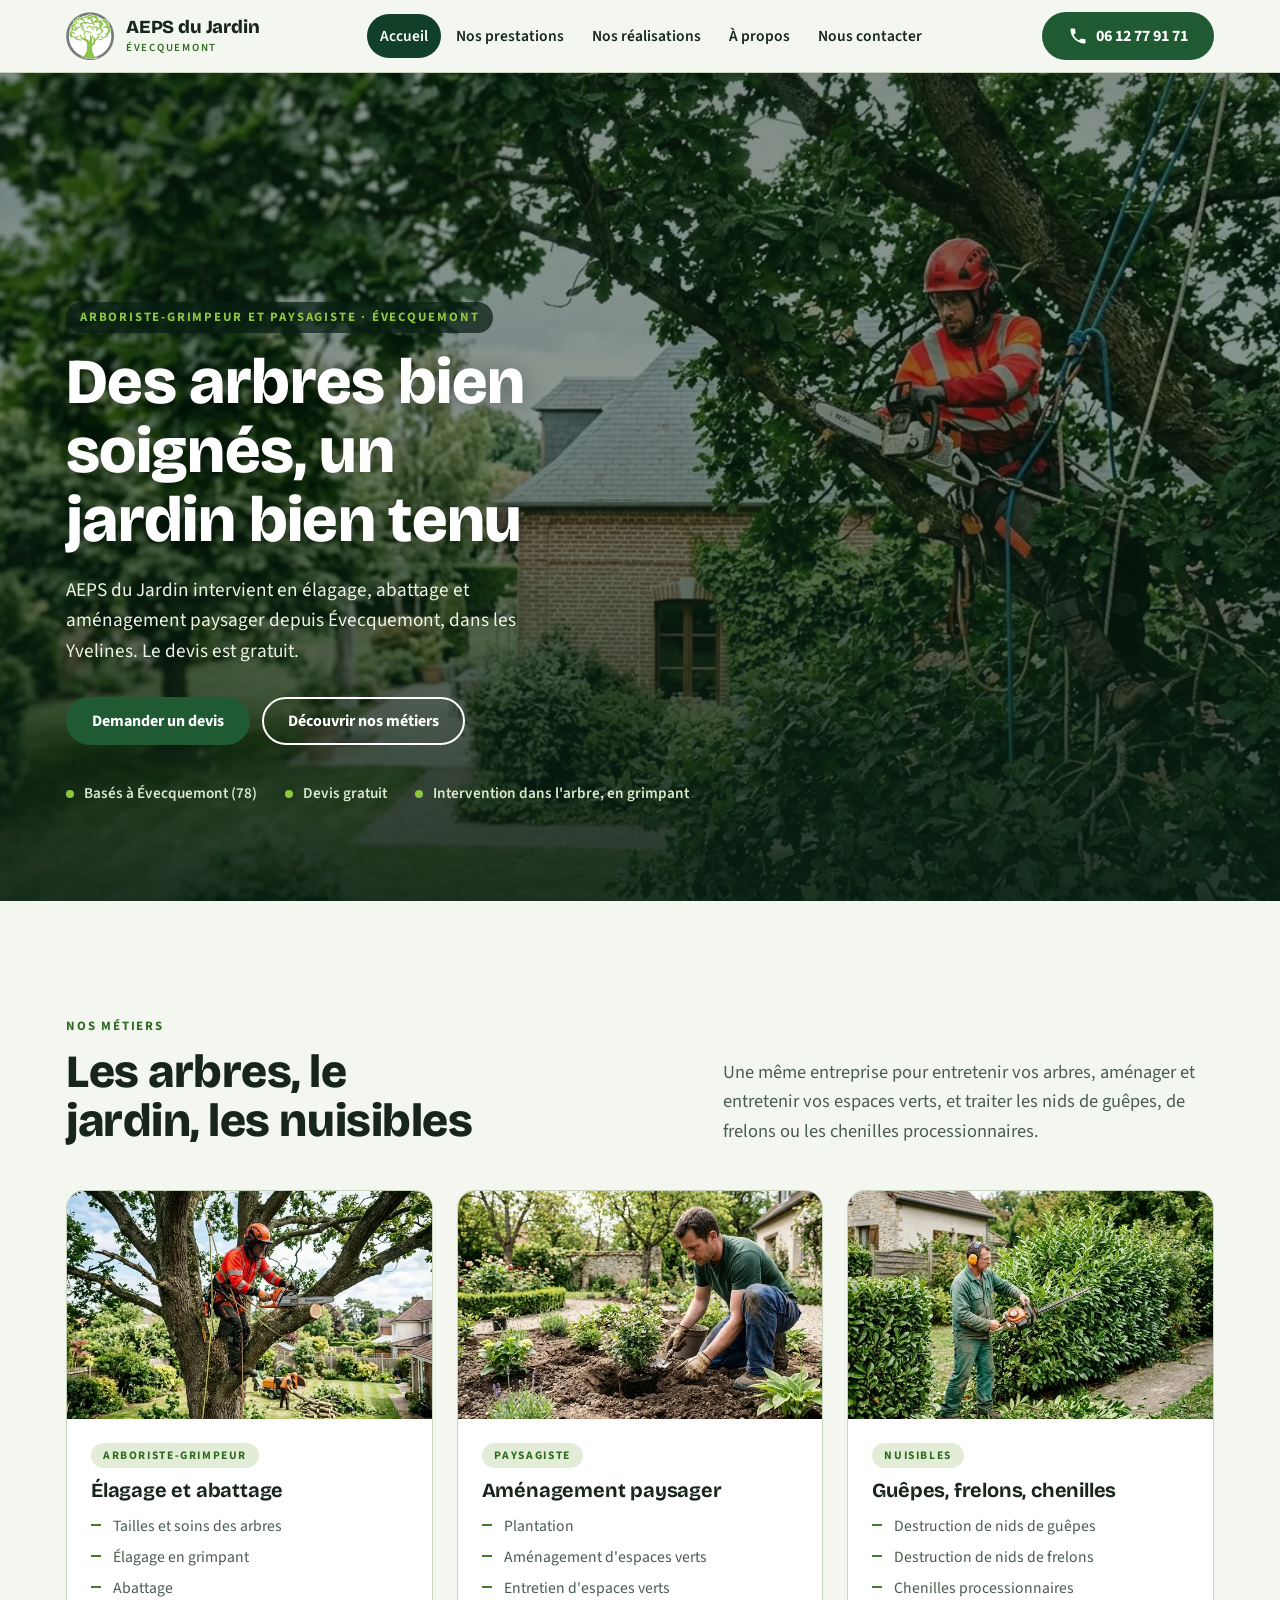
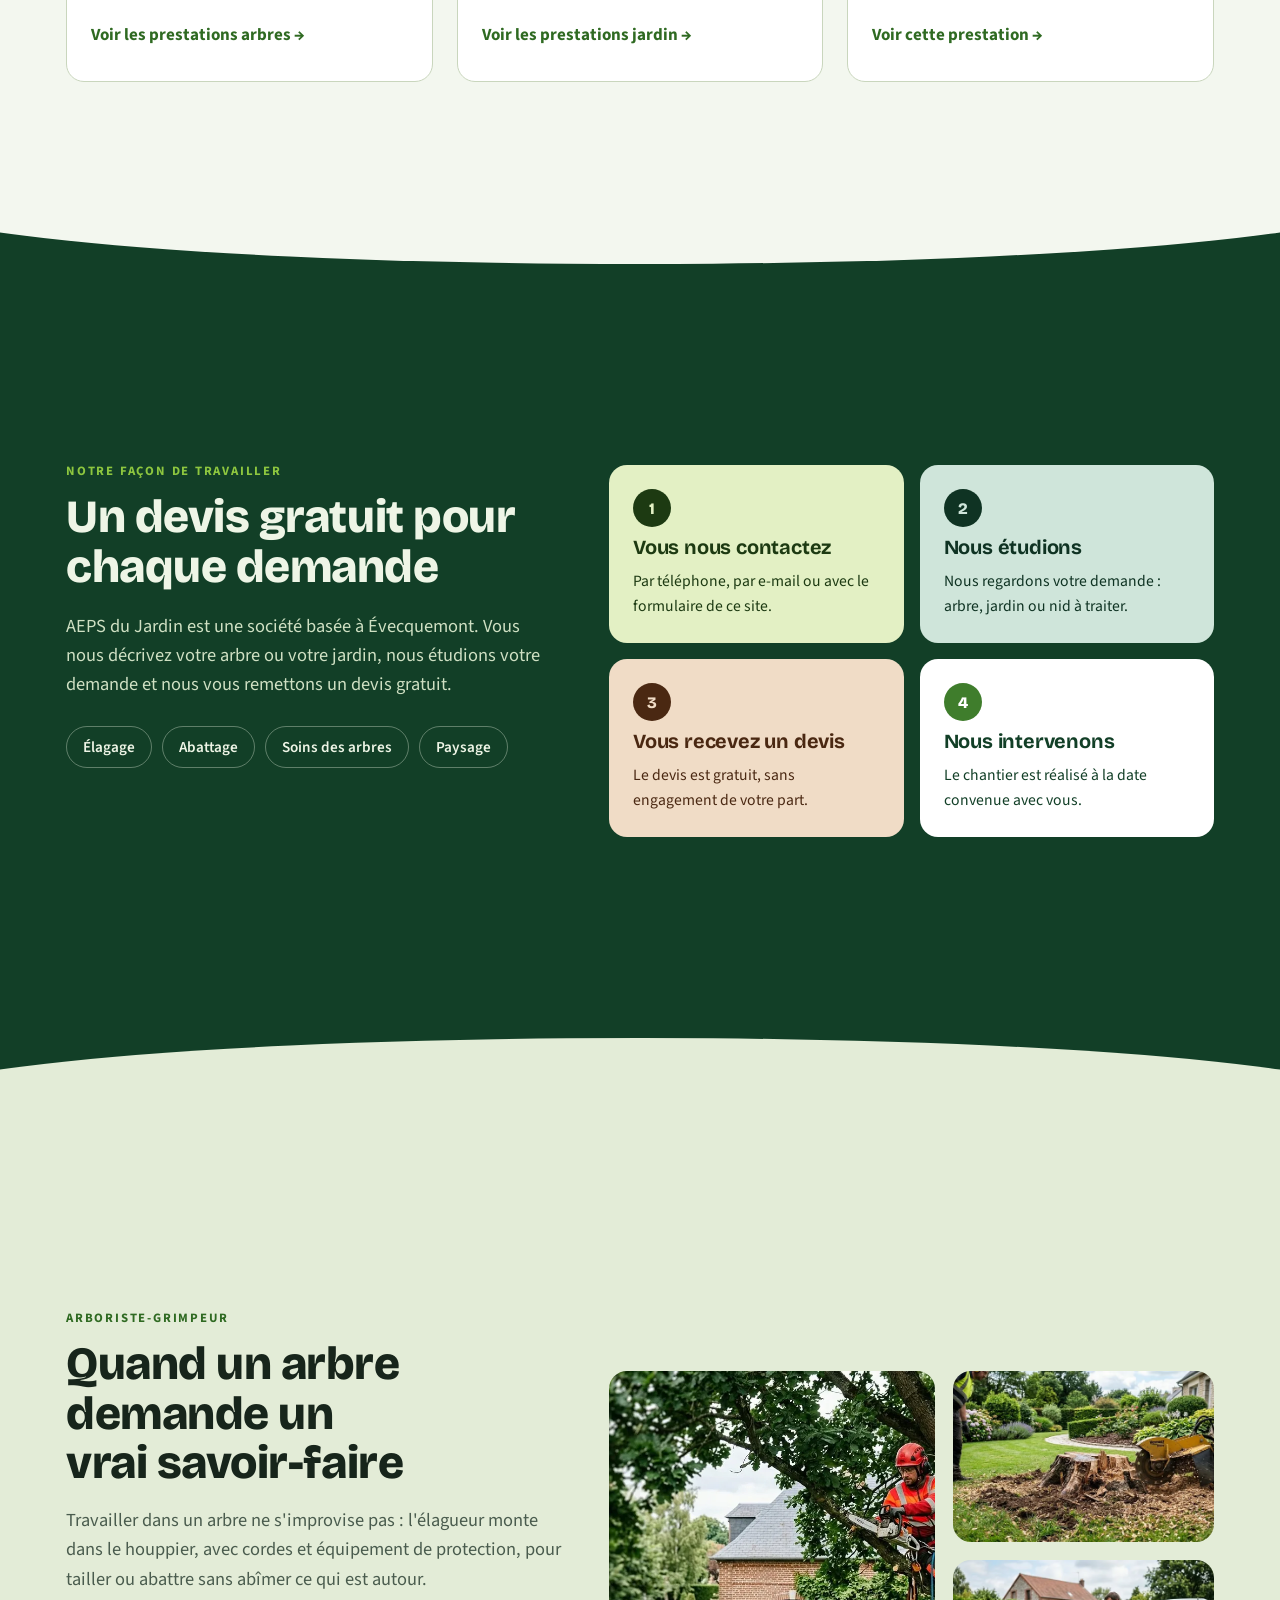
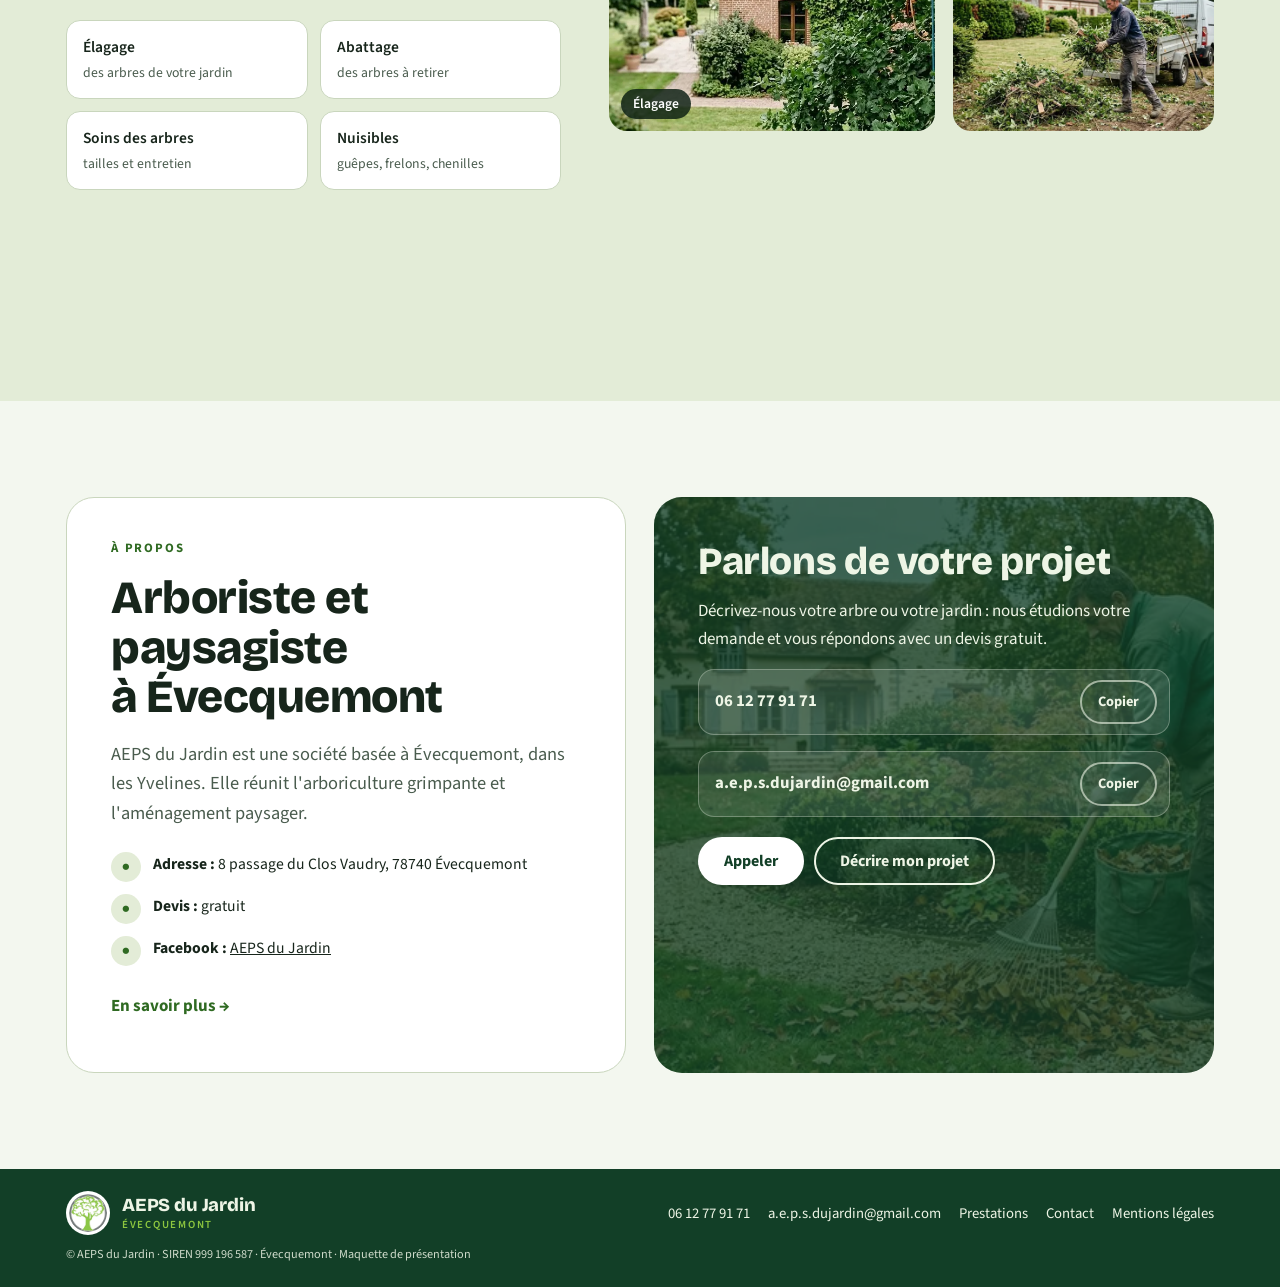
==== commit b33c851e: "Retrait des légendes suggérant des services non confirmés Co-Authored-By: Claude Sonnet 5.5 <noreply" ====
--- a/index.html
+++ b/index.html
@@ -141,8 +141,8 @@
       </div>
       <div class="mosaic">
         <figure class="big"><img loading="lazy" width="1280" height="714" src="images/elagage-maison-briques.webp" alt="Élagueur encordé dans un arbre, tronçonneuse en main, devant une maison de brique"><figcaption>Élagage</figcaption></figure>
-        <figure><img loading="lazy" width="720" height="393" src="images/rognage-souche.webp" alt="Rognage d'une souche au sol avec une machine à lame, dans un jardin aux massifs fleuris"><figcaption>Souche rognée</figcaption></figure>
-        <figure><img loading="lazy" width="720" height="393" src="images/evacuation-dechets-verts.webp" alt="Jardinier qui charge des branchages et des déchets verts sur une remorque"><figcaption>Évacuation de branchages</figcaption></figure>
+        <figure><img loading="lazy" width="720" height="393" src="images/rognage-souche.webp" alt="Rognage d'une souche au sol avec une machine à lame, dans un jardin aux massifs fleuris"></figure>
+        <figure><img loading="lazy" width="720" height="393" src="images/evacuation-dechets-verts.webp" alt="Jardinier qui charge des branchages et des déchets verts sur une remorque"></figure>
       </div>
     </div>
   </section>
